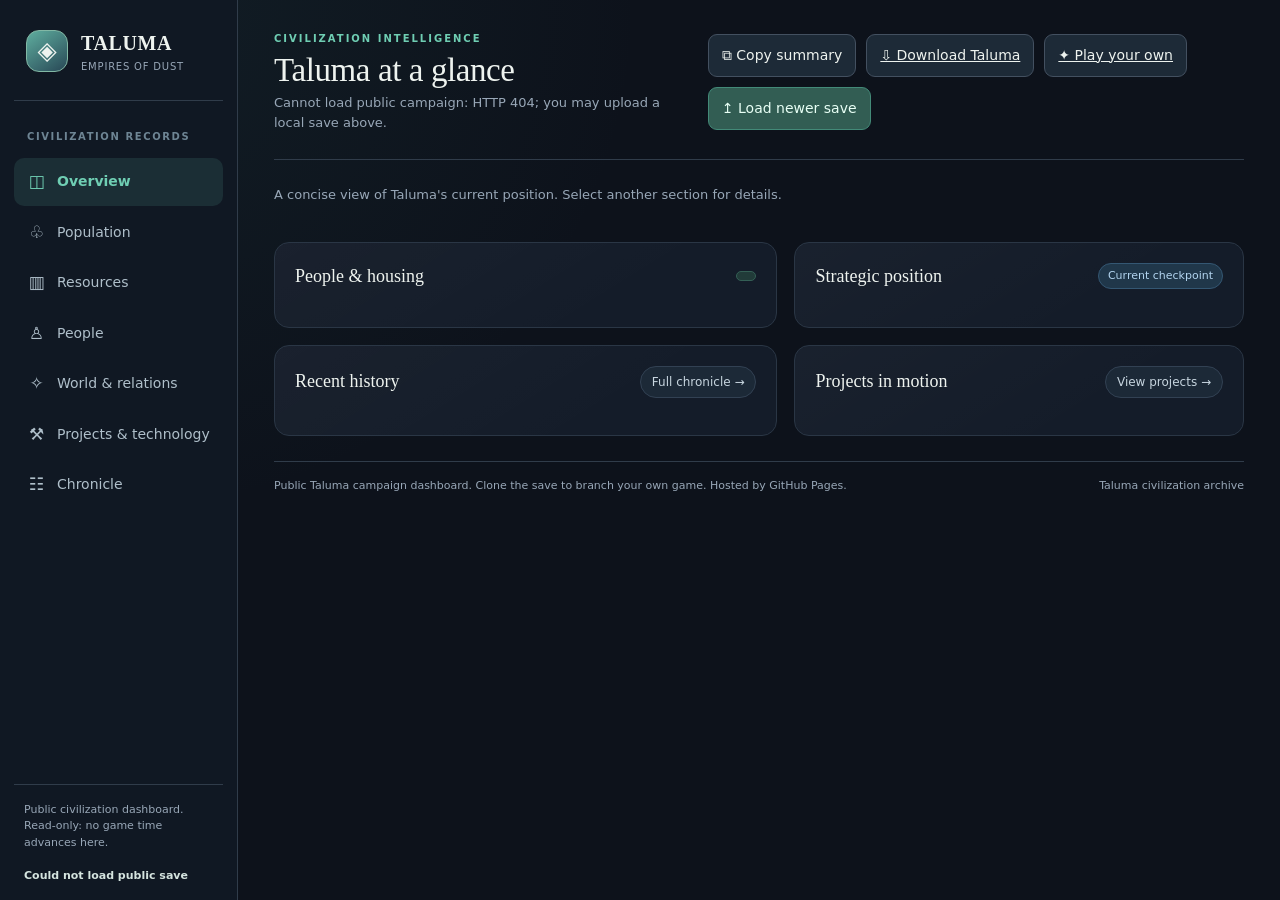
==== docs/index.html @ f22e414a "Add Taluma public dashboard" ====
<!doctype html>
<html lang="en"><head><meta charset="utf-8"><meta name="viewport" content="width=device-width,initial-scale=1">
<title>Taluma | Civilization Dashboard</title>
<meta name="color-scheme" content="dark">
<style>
:root{--bg:#0d121b;--panel:#141c29;--panel2:#192331;--panel3:#101722;--edge:#303c4a;--muted:#98a7b7;--fg:#eef3ef;--teal:#6fceb3;--gold:#e9bd76;--blue:#90b9eb;--red:#f0a49c;--glass:rgba(255,255,255,.035)}
*{box-sizing:border-box}body{margin:0;background:radial-gradient(circle at 10% 0,rgba(47,103,105,.13),transparent 35%),var(--bg);color:var(--fg);font-family:Inter,ui-sans-serif,system-ui,-apple-system,Segoe UI,sans-serif;font-size:14px;line-height:1.5}button,input,select{font:inherit}button{cursor:pointer}
.app{display:grid;grid-template-columns:238px minmax(0,1fr);min-height:100vh}.side{background:#101823;border-right:1px solid var(--edge);padding:28px 14px 16px;position:sticky;top:0;align-self:start;height:100vh;display:flex;flex-direction:column;overflow-y:auto}.brand{display:flex;align-items:center;gap:13px;padding:0 12px 26px;border-bottom:1px solid var(--edge)}.brandmark{background:linear-gradient(145deg,#5fae9f,#284856);border:1px solid #82b8a5;width:42px;height:42px;border-radius:13px;display:grid;place-items:center;font-size:25px}.brand h1{font-family:Georgia,serif;letter-spacing:.6px;font-size:20px;margin:0;font-weight:600}.brand small{display:block;color:var(--muted);letter-spacing:.8px;font-size:10px;text-transform:uppercase;margin-top:1px}.navlabel{color:#6e8594;font-size:10px;font-weight:800;letter-spacing:1.6px;text-transform:uppercase;margin:28px 13px 11px}.nav button{width:100%;border:0;background:transparent;color:#afbfca;border-radius:10px;text-align:left;padding:11px 12px;display:flex;align-items:center;gap:10px;margin:3px 0}.nav button:hover{background:rgba(127,215,198,.06);color:white}.nav button.active{background:rgba(111,206,179,.12);color:var(--teal);font-weight:650}.nav button .ico{width:21px;text-align:center;font-size:17px}.sidefoot{margin-top:auto;border-top:1px solid var(--edge);padding:17px 10px 0;color:var(--muted);font-size:11px}.sidefoot strong{color:#d5e4df;font-weight:600}.main{min-width:0;max-width:1500px;width:100%;padding:31px 36px 65px;margin:0 auto}.top{display:flex;justify-content:space-between;gap:20px;align-items:center;border-bottom:1px solid var(--edge);padding:0 0 27px}.eyebrow{text-transform:uppercase;letter-spacing:2px;font-size:10px;color:var(--teal);font-weight:800}.top h2{font:normal 33px Georgia,serif;margin:6px 0 4px;letter-spacing:-.4px}.sub{color:var(--muted);font-size:13px}.actions{display:flex;align-items:center;gap:10px;flex-wrap:wrap}.button{background:#1d2a37;color:var(--fg);border:1px solid #435060;border-radius:9px;padding:10px 13px;transition:.1s;display:inline-flex;gap:8px;align-items:center;white-space:nowrap}.button:hover{border-color:#76aa9b;background:#273847}.button.primary{background:#325d53;border-color:#438a78;color:#e8fff5}.button.primary:hover{background:#3b7464}.upload input{display:none}.view{display:none;padding-top:25px}.view.active{display:block}.summary{color:var(--muted);font-size:13px;margin-bottom:20px}.kpis{display:grid;grid-template-columns:repeat(4,minmax(0,1fr));gap:14px}.tile,.card{background:linear-gradient(148deg,rgba(255,255,255,.024),transparent 70%),var(--panel);border:1px solid #2a3645;border-radius:15px}.tile{padding:18px 19px;min-height:128px}.tile .lab{font-size:11px;text-transform:uppercase;letter-spacing:1.2px;color:var(--muted);font-weight:750}.tile .num{font-size:34px;line-height:1.25;font-weight:700;letter-spacing:-.9px;margin-top:8px;font-variant-numeric:tabular-nums}.tile .extra{color:var(--muted);font-size:12px;margin-top:5px}.tile .tiny{font-size:11px;color:var(--teal)}.grid2{display:grid;grid-template-columns:1.12fr 1fr;gap:17px;margin-top:17px}.grid3{display:grid;grid-template-columns:repeat(3,minmax(0,1fr));gap:16px;margin-top:17px}.card{padding:20px}.card h3{font-size:15px;font-weight:700;margin:0 0 15px}.card h4{margin:0;font-size:14px}.card p{margin:7px 0;color:var(--muted);font-size:12px}.sectionhead{display:flex;align-items:center;justify-content:space-between;margin-bottom:17px;gap:10px}.sectionhead h3{font-size:18px;margin:0;font-family:Georgia,serif;font-weight:500}.pill{display:inline-block;color:#9fe0ce;background:#213b39;border:1px solid #345f55;border-radius:99px;font-size:11px;padding:4px 9px;white-space:nowrap}.pill.blue{color:#b2d4ef;background:#20374a;border-color:#345773}.pill.amber{color:#ffdda5;background:#3d3024;border-color:#634b31}.pill.grey{color:#b3becb;background:#25303d;border-color:#39495b}.progress{height:7px;border-radius:9px;background:#293746;overflow:hidden;margin-top:12px}.progress .fill{height:100%;background:linear-gradient(90deg,#4b988a,var(--teal));border-radius:9px}.progress .fill.amber{background:linear-gradient(90deg,#af8243,var(--gold))}.statrow{display:flex;align-items:center;justify-content:space-between;padding:12px 0;border-bottom:1px solid #2a3644;gap:18px;font-size:13px}.statrow:last-child{border:0;padding-bottom:0}.statrow strong{font-variant-numeric:tabular-nums}.muted{color:var(--muted)}.twocol{display:grid;grid-template-columns:1fr 1fr;gap:20px}.tokenline{display:flex;gap:10px;align-items:center;flex-wrap:wrap}.blurb{border-left:3px solid #548a7b;padding:10px 14px;background:#15292b;border-radius:0 9px 9px 0;color:#c4ddd6;font-size:13px}.stack{display:flex;flex-direction:column;gap:11px}.entry{background:var(--panel);border:1px solid #293747;padding:16px 18px;border-radius:12px}.entryhead{display:flex;gap:10px;justify-content:space-between;align-items:flex-start}.entrytitle{font-weight:700;font-size:14px}.entry p{margin:7px 0 0;font-size:12px;color:var(--muted)}.entry .meta{font-size:11px;color:var(--teal)}.tabs{display:flex;gap:8px;flex-wrap:wrap}.chip{background:#1c2937;border:1px solid #324153;color:#c7d5df;border-radius:99px;padding:6px 11px;font-size:12px}.chip.on{border-color:#5fa891;background:#26463c;color:#c6ffed}.search{min-width:180px;max-width:380px;width:100%;border:1px solid #405062;background:#111a25;color:var(--fg);padding:11px 13px;border-radius:9px;outline:none}.search:focus{border-color:var(--teal)}.controls{display:flex;justify-content:space-between;gap:10px;align-items:center;flex-wrap:wrap;margin:0 0 17px}.peoplegrid{display:grid;grid-template-columns:repeat(3,minmax(0,1fr));gap:12px}.person{padding:17px;border:1px solid #2b3b49;background:var(--panel);border-radius:12px}.person .head{display:flex;align-items:center;gap:11px}.avatar{background:#27443f;color:#b7ecd7;width:36px;height:36px;border-radius:11px;display:grid;place-items:center;font-family:Georgia,serif;font-size:19px;flex-shrink:0}.person h4{font-size:14px;margin:0}.person .role{color:var(--teal);font-size:11px;margin-top:3px;line-height:1.4}.person p{color:var(--muted);font-size:11px;margin:12px 0 0;display:-webkit-box;-webkit-line-clamp:4;-webkit-box-orient:vertical;overflow:hidden}.textcard{padding:18px;border:1px solid #2b3a49;border-radius:12px;background:var(--panel)}.textcard h4{font-size:14px;margin:0 0 7px}.textcard p{font-size:12px;color:var(--muted);margin:0;line-height:1.6}.placegrid{display:grid;grid-template-columns:repeat(2,minmax(0,1fr));gap:12px}.place{border:1px solid #2c3a48;background:var(--panel);border-radius:12px;padding:16px}.place .type{font-size:10px;text-transform:uppercase;letter-spacing:1.2px;color:var(--teal);font-weight:750}.place h4{margin:7px 0 8px;font-size:15px}.place p{font-size:12px;color:var(--muted);margin:0}.timeline{border-left:1px solid #3f615d;margin:15px 0 10px 10px;padding-left:20px;display:flex;flex-direction:column;gap:14px}.moment{position:relative;background:var(--panel);border:1px solid #2b3a48;border-radius:12px;padding:15px}.moment:before{content:'';position:absolute;left:-26px;top:22px;width:11px;height:11px;background:#6bbda8;border:3px solid #16262a;border-radius:50%}.moment summary{cursor:pointer;list-style:none;font-size:12px;color:#d7e3e0}.moment summary::-webkit-details-marker{display:none}.moment summary::after{content:'＋';float:right;color:var(--muted);padding-left:10px}.moment[open] summary::after{content:'−'}.moment p{color:var(--muted);font-size:12px;line-height:1.65;white-space:pre-wrap}.smallnote{font-size:11px;color:var(--muted);margin-top:14px}.empty{padding:26px;text-align:center;color:var(--muted);border:1px dashed #3f5360;border-radius:12px}.spark{display:flex;gap:4px;align-items:flex-end;height:47px;margin:12px 0 4px}.spark span{width:12px;min-height:4px;background:#71c3ac;border-radius:3px 3px 0 0;opacity:.9}.footer{border-top:1px solid var(--edge);margin-top:25px;padding-top:16px;color:var(--muted);font-size:11px;display:flex;justify-content:space-between;gap:15px}.notice{position:fixed;bottom:22px;right:22px;background:#274a42;border:1px solid #4b907f;padding:11px 16px;color:#e3fff4;border-radius:10px;box-shadow:0 12px 30px #05090d80;display:none;max-width:340px;z-index:10}.dim{color:#7f90a0}.small{font-size:11px}.mobile-nav{display:none}
@media(max-width:1100px){.app{grid-template-columns:190px minmax(0,1fr)}.main{padding:23px}.kpis{grid-template-columns:repeat(2,1fr)}.peoplegrid{grid-template-columns:repeat(2,1fr)}.grid3{grid-template-columns:repeat(2,1fr)}}
@media(max-width:720px){.app{display:block}.side{position:relative;height:auto;padding:15px 16px 8px;display:block}.brand{border:0;padding:0 0 14px}.navlabel,.sidefoot{display:none}.nav{display:flex;overflow-x:auto;gap:4px;padding-bottom:8px}.nav button{white-space:nowrap;flex:0 0 auto;width:auto;font-size:12px;margin:0;padding:8px 10px}.nav button .ico{display:none}.main{padding:17px 15px 42px}.top{align-items:flex-start;flex-direction:column;gap:14px}.top h2{font-size:28px}.kpis{gap:9px}.tile{padding:14px;min-height:113px}.tile .num{font-size:28px}.grid2,.grid3,.twocol,.peoplegrid,.placegrid{grid-template-columns:1fr}.card{padding:16px}.footer{flex-direction:column}.search{max-width:none}}
</style></head><body>
<div class="app">
<aside class="side">
 <div class="brand"><div class="brandmark">◈</div><div><h1>TALUMA</h1><small>Empires of Dust</small></div></div>
 <div class="navlabel">Civilization records</div>
 <nav class="nav" id="nav">
  <button class="active" data-view="overview"><span class="ico">◫</span>Overview</button>
  <button data-view="population"><span class="ico">♧</span>Population</button>
  <button data-view="resources"><span class="ico">▥</span>Resources</button>
  <button data-view="people"><span class="ico">♙</span>People</button>
  <button data-view="world"><span class="ico">✧</span>World & relations</button>
  <button data-view="projects"><span class="ico">⚒</span>Projects & technology</button>
  <button data-view="chronicle"><span class="ico">☷</span>Chronicle</button>
 </nav>
 <div class="sidefoot">Public civilization dashboard.<br>Read-only: no game time advances here.<br><br><strong id="saveState">Loading public campaign snapshot...</strong></div>
</aside>
<main class="main">
 <div class="top"><div><div class="eyebrow">Civilization intelligence</div><h2 id="pageTitle">Taluma at a glance</h2><div class="sub" id="era">Loading campaign...</div></div><div class="actions"><button class="button" id="copyBtn" title="Copy a compact campaign summary">⧉ Copy summary</button><a class="button" href="data/taluma.json" download="Taluma_Year15_Day307_Save.json">⇩ Download Taluma</a><a class="button" href="play.html">✦ Play your own</a><label class="button primary upload">↥ Load newer save<input type="file" id="upload" accept=".json,application/json"></label></div></div>
 <section class="view active" id="overview"><div class="summary">A concise view of Taluma's current position. Select another section for details.</div><div class="kpis" id="kpis"></div><div class="grid2"><article class="card"><div class="sectionhead"><h3>People & housing</h3><span class="pill" id="housingBadge"></span></div><div id="overviewHousing"></div></article><article class="card"><div class="sectionhead"><h3>Strategic position</h3><span class="pill blue">Current checkpoint</span></div><div id="overviewStrategy"></div></article></div><div class="grid2"><article class="card"><div class="sectionhead"><h3>Recent history</h3><button class="chip" data-goto="chronicle">Full chronicle →</button></div><div id="overviewChronicle"></div></article><article class="card"><div class="sectionhead"><h3>Projects in motion</h3><button class="chip" data-goto="projects">View projects →</button></div><div id="overviewProjects"></div></article></div></section>
 <section class="view" id="population"><div class="sectionhead"><h3>People, households and capacity</h3><span class="pill" id="censusDate"></span></div><div class="kpis" id="populationKpis"></div><div class="grid2"><article class="card"><h3>Population composition</h3><div id="populationComposition"></div></article><article class="card"><h3>Care-first growth</h3><div id="populationCare"></div></article></div></section>
 <section class="view" id="resources"><div class="sectionhead"><h3>Stores & building materials</h3><span class="pill grey">Settlement-day equivalents</span></div><div class="kpis" id="resourcesKpis"></div><div class="grid2"><article class="card"><h3>Stored reserves vs. minimum</h3><div id="resourceMeters"></div></article><article class="card"><h3>Material inventory</h3><div id="materials"></div></article></div><div class="grid2"><article class="card"><h3>Protected allocations</h3><div id="protected"></div></article><article class="card"><h3>Last turn: accounting</h3><div id="accounting"></div></article></div></section>
 <section class="view" id="people"><div class="controls"><div><h3 style="margin:0 0 5px;font-size:18px;font-family:Georgia,serif;font-weight:500">Named people</h3><span class="muted small" id="peopleCount"></span></div><input class="search" id="peopleSearch" placeholder="Search names and roles..." aria-label="Search people"></div><div class="peoplegrid" id="peopleList"></div></section>
 <section class="view" id="world"><div class="sectionhead"><h3>Known locations</h3><span class="pill grey">Taluman geographic knowledge</span></div><div class="placegrid" id="places"></div><div class="sectionhead" style="margin-top:28px"><h3>Recorded peoples and contacts</h3><span class="pill blue">Contact log</span></div><div class="stack" id="contacts"></div></section>
 <section class="view" id="projects"><div class="sectionhead"><h3>Active initiatives</h3><span class="pill grey">From the latest save</span></div><div class="stack" id="projectList"></div><div class="sectionhead" style="margin-top:27px"><h3>Skills and institutions</h3><span class="pill grey" id="techCount"></span></div><div class="controls"><input class="search" id="techSearch" placeholder="Search learned technologies..." aria-label="Search technologies"><div class="smallnote">Full knowledge register from the save</div></div><div class="placegrid" id="techList"></div></section>
 <section class="view" id="chronicle"><div class="controls"><div><h3 style="margin:0 0 5px;font-size:18px;font-family:Georgia,serif;font-weight:500">Chronicle of Taluma</h3><div class="muted small" id="chronicleCount"></div></div><input class="search" id="chronicleSearch" placeholder="Search the entire chronicle..." aria-label="Search chronicle"></div><div class="timeline" id="chronicleList"></div><div style="text-align:center"><button class="button" id="moreEntries">Show older entries</button></div></section>
 <div class="footer"><span>Public Taluma campaign dashboard. Clone the save to branch your own game. Hosted by GitHub Pages.</span><span id="footerMeta">Taluma civilization archive</span></div>
</main></div>
<div class="notice" id="notice" role="status"></div>

<script>
(()=>{'use strict';
let game=null; let active='overview'; let chronicleLimit=15;
const $=id=>document.getElementById(id);
const esc=v=>String(v==null?'':v).replace(/[&<>"']/g,c=>({'&':'&amp;','<':'&lt;','>':'&gt;','"':'&quot;',"'":'&#39;'}[c]));
const n=v=>Number.isFinite(Number(v))?Number(v):0;
const txt=v=>String(v??'');
const strip=v=>txt(v).replace(/\s+/g,' ').trim();
const excerpt=(v,max=210)=>{const s=strip(v);return s.length>max?s.slice(0,max).replace(/\s+\S*$/,'')+'…':s};
const val=(obj,path,fallback='')=>path.split('.').reduce((p,k)=>p&&p[k]!==undefined?p[k]:undefined,obj)??fallback;
const stat=(label,num,extra='',accent=false)=>`<div class="tile"><div class="lab">${esc(label)}</div><div class="num" ${accent?'style="color:var(--teal)"':''}>${esc(num)}</div><div class="extra">${esc(extra)}</div></div>`;
const row=(label,value)=>`<div class="statrow"><span class="muted">${esc(label)}</span><strong>${esc(value)}</strong></div>`;
const meter=(value,max,col='')=>`<div class="progress"><div class="fill ${col}" style="width:${Math.max(0,Math.min(100,max?100*value/max:0))}%"></div></div>`;
const fmt=v=>Number(v||0).toLocaleString('en-US');
const msg=s=>{const t=$('notice');t.textContent=s;t.style.display='block';setTimeout(()=>{t.style.display='none'},2700)};
const places=[
 ['Taluma','Home settlement','The principal village, its lagoon, shore market, boatyard, the Hall of Many Hands and the Growing Shore homes.'],
 ['Reedmouth Inlet','Coastal partner','Fishing, netmaking, reed construction and skilled migration.'],
 ['Shellbend Cove','Coastal partner','Established coastal trade and a staging point for supervised northern voyages.'],
 ['Crescent Shoal','Northern coastal partner','Boat construction, pilot exchange and the important tidal-crossing approach.'],
 ['Ternhook Inlet','Distant coastal contact','New northern community. Reciprocal, individually invited visits and distinctive stone tidal fish traps.'],
 ['Northern Outer Headland','Coastal landmark','Historical limit of earlier Taluman coastal knowledge, passed by Reedwing.'],
 ['Northern Tidal Crossing','Navigational hazard','Shifting currents and shallows. Cross only in suitable conditions with trained crews.'],
 ['Unexplored coast beyond Ternhook','Unknown frontier','Unusual currents and driftwood suggest a possible river. Existence and location remain unverified.'],
 ['Upper Path','Inland trade network','Host-assisted overland contact with Farbank and interior travelers.'],
 ['Splitstone Rest','Trading meeting point','Negotiated inland barter for stone and green-stone specimens.'],
 ['Farbank','Inland trading community','Custodians and trade partners for the green-stone region.'],
 ['Green-Bearing Ridge','Resource region','Known source region for mottled green stone. Taluma has no unilateral extraction rights.'],
 ['Green Gravel Reach','Inland landmark','Prospected green-stone area under local custodianship.'],
 ['Northfold','Northern site','Known regional location; no current compulsory development program.'],
 ['Western Gravel Run','Inland landmark','Recorded gravel and landscape feature.'],
 ['Inland Wooded Swale','Inland resource area','Woodland visited by surveyors during early resource exploration.']
];
function show(view){active=view;document.querySelectorAll('.view').forEach(el=>el.classList.toggle('active',el.id===view));document.querySelectorAll('.nav button').forEach(el=>el.classList.toggle('active',el.dataset.view===view));const names={overview:'Taluma at a glance',population:'Population & households',resources:'Resources & reserves',people:'People of Taluma',world:'The known world',projects:'Projects & technology',chronicle:'Civilization chronicle'};$('pageTitle').textContent=names[view]||view;window.scrollTo({top:0,behavior:'instant'});if(view==='people')renderPeople();if(view==='chronicle')renderChronicle();if(view==='projects')renderTech();}
function render(){const c=game.civilization||{},r=game.resources||{},date=game.date||{},census=c.census||{},last=game.last_turn||{},mat=r.materials||{};
 const pop=n(c.population),housing=n(c.housing_capacity),vac=Math.max(0,housing-pop),food=n(r.food_days),fuel=n(r.wood_fuel_days);
 $('era').textContent=`Year ${date.elapsed_year||'?'} · ${date.display_year||'?'} · ${date.season||'Season unknown'} · Day ${date.day_in_season??'?'}`;
 $('footerMeta').textContent=`${game.format_version||'Campaign'} · ${Array.isArray(game.chronicle)?game.chronicle.length:0} records`;
 $('kpis').innerHTML=stat('Population',fmt(pop),`${fmt(n(census.working_age_adults))} adults · ${fmt(n(census.children))} children · ${fmt(n(census.elders))} elders`,true)+stat('Housing',`${pop} / ${housing}`,`${vac} available places`)+stat('Food',`${food} days`,'Stored settlement-day equivalents',true)+stat('Fuel',`${fuel} days`,'Stored settlement-day equivalents');
 $('housingBadge').textContent=vac+' places open';
 $('overviewHousing').innerHTML=`<div style="display:flex;gap:15px;align-items:baseline"><span style="font-size:37px;font-weight:750">${pop}</span><span class="muted">residents in ${housing} places</span></div>${meter(pop,housing)}${row('Adults',fmt(census.working_age_adults))}${row('Children',fmt(census.children))}${row('Elders',fmt(census.elders))}${row('Hearth households',fmt(census.household_hearth_groups))}`;
 const transport=val(game,'council_seasonal_plan.transport','Two qualified coastal boats, Reedwing and Tidefin.');const dp=val(game,'council_seasonal_plan.diplomatic_limits','');
 $('overviewStrategy').innerHTML=`<div class="blurb">${esc(excerpt(val(last,'result_summary','The council continues its planned work.'),360))}</div><div style="margin-top:13px">${row('Government','Council of the Shore')}${row('Exploration fleet','Reedwing · Tidefin')}${row('Food reserve target',fmt(val(r,'reserve_targets_days.food',30))+' days')}${row('Fuel reserve target',fmt(val(r,'reserve_targets_days.wood_fuel',30))+' days')}</div>`;
 $('overviewChronicle').innerHTML=(game.chronicle||[]).slice(-3).reverse().map(x=>`<div class="statrow" style="align-items:flex-start"><span class="muted" style="font-size:12px">${esc(excerpt(x,155))}</span></div>`).join('')||'<div class="empty">No chronicle entries.</div>';
 const projs=(val(game,'workforce_and_projects.active_projects',[])||[]).slice(-4).reverse();$('overviewProjects').innerHTML=projs.map(p=>`<div class="statrow" style="display:block"><strong style="font-size:12px">${esc(p.name)}</strong><div class="muted small" style="margin-top:4px">${esc(excerpt(p.status,125))}</div></div>`).join('')||'<div class="empty">No project updates.</div>';
 $('populationKpis').innerHTML=stat('Residents',pop,'Latest census',true)+stat('Adults',fmt(census.working_age_adults),'Working-age adults')+stat('Children',fmt(census.children),'Young residents')+stat('Available homes',vac+' places','Housing reserve');
 const adults=n(census.working_age_adults),kids=n(census.children),elders=n(census.elders);$('populationComposition').innerHTML=`<div class="statrow">Adults <b>${adults} (${pop?Math.round(100*adults/pop):0}%)</b></div><div class="progress"><div class="fill" style="width:${pop?100*adults/pop:0}%"></div></div><div class="statrow">Children <b>${kids} (${pop?Math.round(100*kids/pop):0}%)</b></div><div class="progress"><div class="fill amber" style="width:${pop?100*kids/pop:0}%"></div></div><div class="statrow">Elders <b>${elders} (${pop?Math.round(100*elders/pop):0}%)</b></div><div class="progress"><div class="fill" style="width:${pop?100*elders/pop:0}%"></div></div>`;
 $('populationCare').innerHTML=`<div class="blurb">Care-first growth. New households form voluntarily, and the council maintains space and support without fixed population quotas.</div>${row('Household hearths',fmt(census.household_hearth_groups))}${row('Available places',vac)}<p>${esc(excerpt(val(game,'council_seasonal_plan.population_growth',''),470))}</p>`;
 $('resourcesKpis').innerHTML=stat('Food',food+' days','Settlement stores',true)+stat('Fuel',fuel+' days','Fuel stores')+stat('Wood poles',fmt(mat.wood_poles),'Construction stock')+stat('Prepared clay',fmt(mat.prepared_clay_basketloads),'Basketloads');
 $('resourceMeters').innerHTML=`<div class="statrow">Food reserve <b>${food} days</b></div>${meter(food,Math.max(food,30))}<div class="smallnote">Required baseline: ${val(r,'reserve_targets_days.food',30)} days</div><div style="height:16px"></div><div class="statrow">Fuel reserve <b>${fuel} days</b></div>${meter(fuel,Math.max(fuel,30),'amber')}<div class="smallnote">Required baseline: ${val(r,'reserve_targets_days.wood_fuel',30)} days</div>`;
 $('materials').innerHTML=[['Wood poles',mat.wood_poles],['Reed bundles',mat.reed_bundles],['Stone loads',mat.stone_loads],['Cordage coils',mat.cordage_coils],['Prepared clay basketloads',mat.prepared_clay_basketloads]].map(v=>row(v[0],fmt(v[1]))).join('');
 const hm=mat.family_housing_materials_earmarked||{},cm=mat.family_care_materials_earmarked||{};
 $('protected').innerHTML=`<h4>Future family-home materials</h4><p>${esc(excerpt(hm.intended_for||hm.readiness,320))}</p>${row('Poles held',fmt(hm.wood_poles))}${row('Reeds held',fmt(hm.reed_bundles))}${row('Stone loads held',fmt(hm.stone_loads))}${row('Cordage held',fmt(hm.cordage_coils))}<h4 style="margin-top:20px">Family care</h4>${row('Food held within stores',fmt(val(r,'family_provisioning_reserve.food_days_within_total',0))+' days')}${row('Emergency seed',fmt(r.seed_reserve_food_day_equivalent)+' food-day equivalents')}`;
 const acc=val(last,'resource_accounting',{});let ac=[]; for(const [key,obj] of Object.entries(acc)){if(typeof obj==='object'&&obj!==null&&('start' in obj||'end' in obj))ac.push(`<h4 style="margin:15px 0 5px">${esc(key.replaceAll('_',' '))}</h4>`+Object.entries(obj).filter(([k,v])=>typeof v==='number').map(([k,v])=>row(k.replaceAll('_',' '),v)).join(''));} $('accounting').innerHTML=ac.slice(0,2).join('')||`<p>${esc(excerpt(last.result_summary||'',350))}</p>`;
 $('censusDate').textContent=`Year ${census.year||date.elapsed_year||'?'} · Day ${census.day||date.day_in_season||'?'}`;
 $('places').innerHTML=places.map(p=>`<article class="place"><div class="type">${esc(p[1])}</div><h4>${esc(p[0])}</h4><p>${esc(p[2])}</p></article>`).join('');
 $('contacts').innerHTML=(val(game,'diplomacy.known_peoples',[])||[]).map(p=>`<article class="entry"><div class="entrytitle">${esc(p.identifier)}</div><p>${esc(excerpt(p.status,320))}</p></article>`).join('');
 const projectList=val(game,'workforce_and_projects.active_projects',[]);$('projectList').innerHTML=projectList.slice(-18).reverse().map((p,i)=>`<article class="entry"><div class="entryhead"><div class="entrytitle">${esc(p.name)}</div><span class="pill grey">${i<4?'Recent':'Recorded'}</span></div><p>${esc(excerpt(p.status,340))}</p></article>`).join('');
 $('techCount').textContent=`${(val(game,'technology.known',[])||[]).length} recorded`;
 renderPeople();renderTech();renderChronicle();
}
function renderPeople(){const needle=$('peopleSearch').value.trim().toLowerCase(),persons=(game.named_people||[]).filter(p=>[p.name,p.role,p.traits,p.developments].join(' ').toLowerCase().includes(needle));$('peopleCount').textContent=`${persons.length} of ${(game.named_people||[]).length} named entries`;const priority=['Esha','Letha','Hadan','Nemi','Sena','Maro','Leni','Seli','Arel','Vessa','Tira','Daro','Sora','Tovan','Keshu'];persons.sort((a,b)=>{const ia=priority.indexOf(a.name),ib=priority.indexOf(b.name);return(ia<0?1000:ia)-(ib<0?1000:ib)});$('peopleList').innerHTML=persons.slice(0,100).map(p=>`<article class="person"><div class="head"><span class="avatar">${esc(p.name?.[0]||'?')}</span><div><h4>${esc(p.name)}</h4><div class="role">${esc(excerpt(p.role,90))}</div></div></div><p title="${esc(excerpt(p.developments,500))}">${esc(excerpt(p.developments||p.traits,250))}</p></article>`).join('')||'<div class="empty">No matching people.</div>'}
function renderTech(){const q=$('techSearch').value.trim().toLowerCase();const entries=val(game,'technology.known',[])||[];const results=entries.filter(x=>txt(x).toLowerCase().includes(q));$('techList').innerHTML=results.slice(-45).reverse().map(x=>`<article class="textcard"><h4>◈ Recorded knowledge</h4><p>${esc(excerpt(x,280))}</p></article>`).join('')||'<div class="empty">No matching technology.</div>'}
function renderChronicle(){const q=$('chronicleSearch').value.trim().toLowerCase(),all=(game.chronicle||[]).slice().reverse().filter(s=>txt(s).toLowerCase().includes(q)),shown=all.slice(0,chronicleLimit);$('chronicleCount').textContent=`${all.length} matching entries · newest first`;$('chronicleList').innerHTML=shown.map((x,i)=>`<details class="moment" ${i<1?'open':''}><summary>${esc(excerpt(x,165))}</summary><p>${esc(x)}</p></details>`).join('')||'<div class="empty">No matching chronicle entries.</div>';$('moreEntries').style.display=chronicleLimit<all.length?'inline-flex':'none'}
function summary(){const c=game.civilization||{},d=game.date||{},r=game.resources||{},z=c.census||{};return `Empires of Dust | Taluma | Year ${d.elapsed_year} ${d.display_year}, ${d.season}, Day ${d.day_in_season}\nPopulation ${c.population} (${z.working_age_adults} adults, ${z.children} children, ${z.elders} elders), housing ${c.population}/${c.housing_capacity}; food ${r.food_days} settlement-days, fuel ${r.wood_fuel_days} settlement-days.\nLast turn: ${game.last_turn?.result_summary||'N/A'}\nPlayer orders continue in ChatGPT; dashboard is read-only.`}
function copyText(str){if(navigator.clipboard&&navigator.clipboard.writeText){return navigator.clipboard.writeText(str).catch(()=>fallback(str));}return fallback(str)}
function fallback(str){const el=document.createElement('textarea');el.value=str;document.body.appendChild(el);el.select();document.execCommand('copy');el.remove();}
document.querySelectorAll('.nav button').forEach(b=>b.addEventListener('click',()=>show(b.dataset.view)));document.querySelectorAll('[data-goto]').forEach(b=>b.addEventListener('click',()=>show(b.dataset.goto)));$('peopleSearch').addEventListener('input',renderPeople);$('techSearch').addEventListener('input',renderTech);$('chronicleSearch').addEventListener('input',()=>{chronicleLimit=15;renderChronicle()});$('moreEntries').addEventListener('click',()=>{chronicleLimit+=20;renderChronicle()});$('copyBtn').addEventListener('click',()=>copyText(summary()).then(()=>msg('Campaign summary copied. Paste it into ChatGPT.')).catch(()=>msg('Copy unavailable in this browser.')));
$('upload').addEventListener('change',async function(){const f=this.files?.[0];if(!f)return;try{const obj=JSON.parse(await f.text());if(!obj.civilization||!obj.date||!obj.resources)throw new Error('This is not a valid Empires of Dust campaign save.');game=obj;chronicleLimit=15;render();$('saveState').textContent='Loaded: '+f.name;msg('Loaded '+f.name+' successfully');show('overview')}catch(e){msg('Could not load save: '+e.message)}finally{this.value=''}});
async function loadPublicSave(){
  try {
    const response=await fetch('data/taluma.json',{cache:'no-store'});
    if(!response.ok)throw new Error('HTTP '+response.status);
    const obj=await response.json();
    if(!obj.civilization||!obj.resources||!obj.date)throw new Error('Campaign file lacks required game fields');
    game=obj;
    $('saveState').textContent='Public save: Year '+obj.date.elapsed_year+', Day '+obj.date.day_in_season;
    render();
  } catch(error) {
    $('saveState').textContent='Could not load public save';
    $('era').textContent='Cannot load public campaign: '+error.message+'; you may upload a local save above.';
  }
}
loadPublicSave();
})();
</script></body></html>
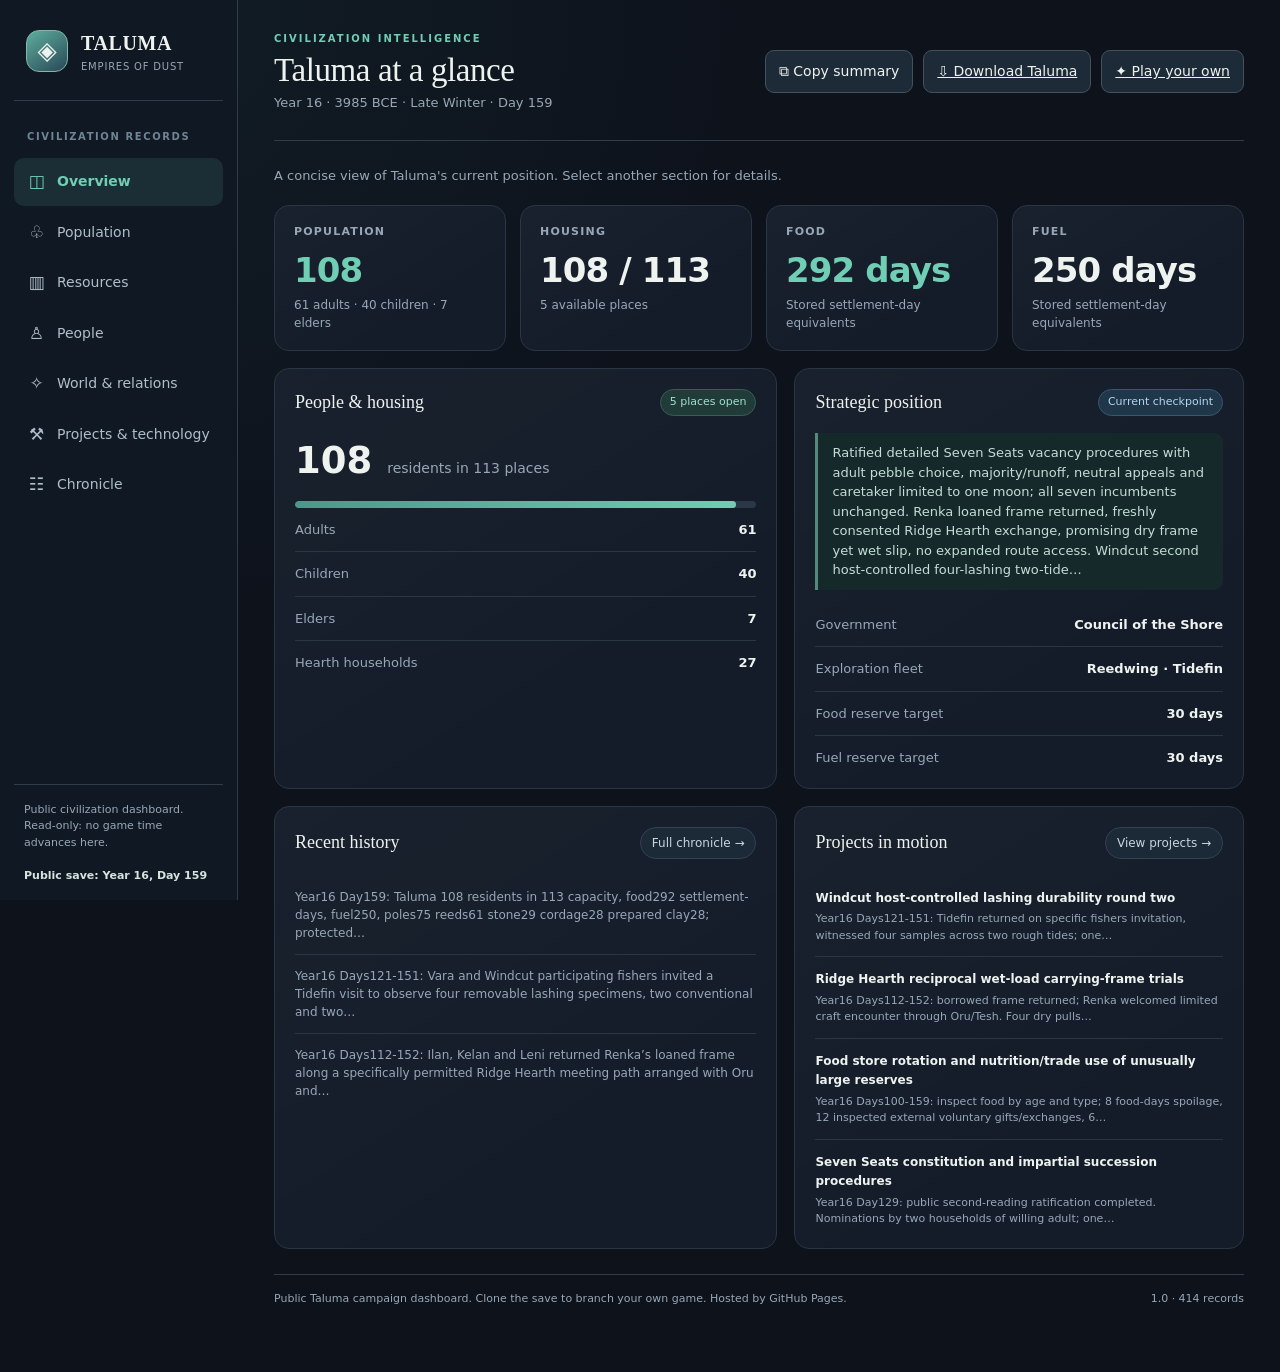
==== commit a48f96f1: "Remove local-save upload from public Taluma dashboard" ====
--- a/docs/index.html
+++ b/docs/index.html
@@ -5,7 +5,7 @@
 <style>
 :root{--bg:#0d121b;--panel:#141c29;--panel2:#192331;--panel3:#101722;--edge:#303c4a;--muted:#98a7b7;--fg:#eef3ef;--teal:#6fceb3;--gold:#e9bd76;--blue:#90b9eb;--red:#f0a49c;--glass:rgba(255,255,255,.035)}
 *{box-sizing:border-box}body{margin:0;background:radial-gradient(circle at 10% 0,rgba(47,103,105,.13),transparent 35%),var(--bg);color:var(--fg);font-family:Inter,ui-sans-serif,system-ui,-apple-system,Segoe UI,sans-serif;font-size:14px;line-height:1.5}button,input,select{font:inherit}button{cursor:pointer}
-.app{display:grid;grid-template-columns:238px minmax(0,1fr);min-height:100vh}.side{background:#101823;border-right:1px solid var(--edge);padding:28px 14px 16px;position:sticky;top:0;align-self:start;height:100vh;display:flex;flex-direction:column;overflow-y:auto}.brand{display:flex;align-items:center;gap:13px;padding:0 12px 26px;border-bottom:1px solid var(--edge)}.brandmark{background:linear-gradient(145deg,#5fae9f,#284856);border:1px solid #82b8a5;width:42px;height:42px;border-radius:13px;display:grid;place-items:center;font-size:25px}.brand h1{font-family:Georgia,serif;letter-spacing:.6px;font-size:20px;margin:0;font-weight:600}.brand small{display:block;color:var(--muted);letter-spacing:.8px;font-size:10px;text-transform:uppercase;margin-top:1px}.navlabel{color:#6e8594;font-size:10px;font-weight:800;letter-spacing:1.6px;text-transform:uppercase;margin:28px 13px 11px}.nav button{width:100%;border:0;background:transparent;color:#afbfca;border-radius:10px;text-align:left;padding:11px 12px;display:flex;align-items:center;gap:10px;margin:3px 0}.nav button:hover{background:rgba(127,215,198,.06);color:white}.nav button.active{background:rgba(111,206,179,.12);color:var(--teal);font-weight:650}.nav button .ico{width:21px;text-align:center;font-size:17px}.sidefoot{margin-top:auto;border-top:1px solid var(--edge);padding:17px 10px 0;color:var(--muted);font-size:11px}.sidefoot strong{color:#d5e4df;font-weight:600}.main{min-width:0;max-width:1500px;width:100%;padding:31px 36px 65px;margin:0 auto}.top{display:flex;justify-content:space-between;gap:20px;align-items:center;border-bottom:1px solid var(--edge);padding:0 0 27px}.eyebrow{text-transform:uppercase;letter-spacing:2px;font-size:10px;color:var(--teal);font-weight:800}.top h2{font:normal 33px Georgia,serif;margin:6px 0 4px;letter-spacing:-.4px}.sub{color:var(--muted);font-size:13px}.actions{display:flex;align-items:center;gap:10px;flex-wrap:wrap}.button{background:#1d2a37;color:var(--fg);border:1px solid #435060;border-radius:9px;padding:10px 13px;transition:.1s;display:inline-flex;gap:8px;align-items:center;white-space:nowrap}.button:hover{border-color:#76aa9b;background:#273847}.button.primary{background:#325d53;border-color:#438a78;color:#e8fff5}.button.primary:hover{background:#3b7464}.upload input{display:none}.view{display:none;padding-top:25px}.view.active{display:block}.summary{color:var(--muted);font-size:13px;margin-bottom:20px}.kpis{display:grid;grid-template-columns:repeat(4,minmax(0,1fr));gap:14px}.tile,.card{background:linear-gradient(148deg,rgba(255,255,255,.024),transparent 70%),var(--panel);border:1px solid #2a3645;border-radius:15px}.tile{padding:18px 19px;min-height:128px}.tile .lab{font-size:11px;text-transform:uppercase;letter-spacing:1.2px;color:var(--muted);font-weight:750}.tile .num{font-size:34px;line-height:1.25;font-weight:700;letter-spacing:-.9px;margin-top:8px;font-variant-numeric:tabular-nums}.tile .extra{color:var(--muted);font-size:12px;margin-top:5px}.tile .tiny{font-size:11px;color:var(--teal)}.grid2{display:grid;grid-template-columns:1.12fr 1fr;gap:17px;margin-top:17px}.grid3{display:grid;grid-template-columns:repeat(3,minmax(0,1fr));gap:16px;margin-top:17px}.card{padding:20px}.card h3{font-size:15px;font-weight:700;margin:0 0 15px}.card h4{margin:0;font-size:14px}.card p{margin:7px 0;color:var(--muted);font-size:12px}.sectionhead{display:flex;align-items:center;justify-content:space-between;margin-bottom:17px;gap:10px}.sectionhead h3{font-size:18px;margin:0;font-family:Georgia,serif;font-weight:500}.pill{display:inline-block;color:#9fe0ce;background:#213b39;border:1px solid #345f55;border-radius:99px;font-size:11px;padding:4px 9px;white-space:nowrap}.pill.blue{color:#b2d4ef;background:#20374a;border-color:#345773}.pill.amber{color:#ffdda5;background:#3d3024;border-color:#634b31}.pill.grey{color:#b3becb;background:#25303d;border-color:#39495b}.progress{height:7px;border-radius:9px;background:#293746;overflow:hidden;margin-top:12px}.progress .fill{height:100%;background:linear-gradient(90deg,#4b988a,var(--teal));border-radius:9px}.progress .fill.amber{background:linear-gradient(90deg,#af8243,var(--gold))}.statrow{display:flex;align-items:center;justify-content:space-between;padding:12px 0;border-bottom:1px solid #2a3644;gap:18px;font-size:13px}.statrow:last-child{border:0;padding-bottom:0}.statrow strong{font-variant-numeric:tabular-nums}.muted{color:var(--muted)}.twocol{display:grid;grid-template-columns:1fr 1fr;gap:20px}.tokenline{display:flex;gap:10px;align-items:center;flex-wrap:wrap}.blurb{border-left:3px solid #548a7b;padding:10px 14px;background:#15292b;border-radius:0 9px 9px 0;color:#c4ddd6;font-size:13px}.stack{display:flex;flex-direction:column;gap:11px}.entry{background:var(--panel);border:1px solid #293747;padding:16px 18px;border-radius:12px}.entryhead{display:flex;gap:10px;justify-content:space-between;align-items:flex-start}.entrytitle{font-weight:700;font-size:14px}.entry p{margin:7px 0 0;font-size:12px;color:var(--muted)}.entry .meta{font-size:11px;color:var(--teal)}.tabs{display:flex;gap:8px;flex-wrap:wrap}.chip{background:#1c2937;border:1px solid #324153;color:#c7d5df;border-radius:99px;padding:6px 11px;font-size:12px}.chip.on{border-color:#5fa891;background:#26463c;color:#c6ffed}.search{min-width:180px;max-width:380px;width:100%;border:1px solid #405062;background:#111a25;color:var(--fg);padding:11px 13px;border-radius:9px;outline:none}.search:focus{border-color:var(--teal)}.controls{display:flex;justify-content:space-between;gap:10px;align-items:center;flex-wrap:wrap;margin:0 0 17px}.peoplegrid{display:grid;grid-template-columns:repeat(3,minmax(0,1fr));gap:12px}.person{padding:17px;border:1px solid #2b3b49;background:var(--panel);border-radius:12px}.person .head{display:flex;align-items:center;gap:11px}.avatar{background:#27443f;color:#b7ecd7;width:36px;height:36px;border-radius:11px;display:grid;place-items:center;font-family:Georgia,serif;font-size:19px;flex-shrink:0}.person h4{font-size:14px;margin:0}.person .role{color:var(--teal);font-size:11px;margin-top:3px;line-height:1.4}.person p{color:var(--muted);font-size:11px;margin:12px 0 0;display:-webkit-box;-webkit-line-clamp:4;-webkit-box-orient:vertical;overflow:hidden}.textcard{padding:18px;border:1px solid #2b3a49;border-radius:12px;background:var(--panel)}.textcard h4{font-size:14px;margin:0 0 7px}.textcard p{font-size:12px;color:var(--muted);margin:0;line-height:1.6}.placegrid{display:grid;grid-template-columns:repeat(2,minmax(0,1fr));gap:12px}.place{border:1px solid #2c3a48;background:var(--panel);border-radius:12px;padding:16px}.place .type{font-size:10px;text-transform:uppercase;letter-spacing:1.2px;color:var(--teal);font-weight:750}.place h4{margin:7px 0 8px;font-size:15px}.place p{font-size:12px;color:var(--muted);margin:0}.timeline{border-left:1px solid #3f615d;margin:15px 0 10px 10px;padding-left:20px;display:flex;flex-direction:column;gap:14px}.moment{position:relative;background:var(--panel);border:1px solid #2b3a48;border-radius:12px;padding:15px}.moment:before{content:'';position:absolute;left:-26px;top:22px;width:11px;height:11px;background:#6bbda8;border:3px solid #16262a;border-radius:50%}.moment summary{cursor:pointer;list-style:none;font-size:12px;color:#d7e3e0}.moment summary::-webkit-details-marker{display:none}.moment summary::after{content:'＋';float:right;color:var(--muted);padding-left:10px}.moment[open] summary::after{content:'−'}.moment p{color:var(--muted);font-size:12px;line-height:1.65;white-space:pre-wrap}.smallnote{font-size:11px;color:var(--muted);margin-top:14px}.empty{padding:26px;text-align:center;color:var(--muted);border:1px dashed #3f5360;border-radius:12px}.spark{display:flex;gap:4px;align-items:flex-end;height:47px;margin:12px 0 4px}.spark span{width:12px;min-height:4px;background:#71c3ac;border-radius:3px 3px 0 0;opacity:.9}.footer{border-top:1px solid var(--edge);margin-top:25px;padding-top:16px;color:var(--muted);font-size:11px;display:flex;justify-content:space-between;gap:15px}.notice{position:fixed;bottom:22px;right:22px;background:#274a42;border:1px solid #4b907f;padding:11px 16px;color:#e3fff4;border-radius:10px;box-shadow:0 12px 30px #05090d80;display:none;max-width:340px;z-index:10}.dim{color:#7f90a0}.small{font-size:11px}.mobile-nav{display:none}
+.app{display:grid;grid-template-columns:238px minmax(0,1fr);min-height:100vh}.side{background:#101823;border-right:1px solid var(--edge);padding:28px 14px 16px;position:sticky;top:0;align-self:start;height:100vh;display:flex;flex-direction:column;overflow-y:auto}.brand{display:flex;align-items:center;gap:13px;padding:0 12px 26px;border-bottom:1px solid var(--edge)}.brandmark{background:linear-gradient(145deg,#5fae9f,#284856);border:1px solid #82b8a5;width:42px;height:42px;border-radius:13px;display:grid;place-items:center;font-size:25px}.brand h1{font-family:Georgia,serif;letter-spacing:.6px;font-size:20px;margin:0;font-weight:600}.brand small{display:block;color:var(--muted);letter-spacing:.8px;font-size:10px;text-transform:uppercase;margin-top:1px}.navlabel{color:#6e8594;font-size:10px;font-weight:800;letter-spacing:1.6px;text-transform:uppercase;margin:28px 13px 11px}.nav button{width:100%;border:0;background:transparent;color:#afbfca;border-radius:10px;text-align:left;padding:11px 12px;display:flex;align-items:center;gap:10px;margin:3px 0}.nav button:hover{background:rgba(127,215,198,.06);color:white}.nav button.active{background:rgba(111,206,179,.12);color:var(--teal);font-weight:650}.nav button .ico{width:21px;text-align:center;font-size:17px}.sidefoot{margin-top:auto;border-top:1px solid var(--edge);padding:17px 10px 0;color:var(--muted);font-size:11px}.sidefoot strong{color:#d5e4df;font-weight:600}.main{min-width:0;max-width:1500px;width:100%;padding:31px 36px 65px;margin:0 auto}.top{display:flex;justify-content:space-between;gap:20px;align-items:center;border-bottom:1px solid var(--edge);padding:0 0 27px}.eyebrow{text-transform:uppercase;letter-spacing:2px;font-size:10px;color:var(--teal);font-weight:800}.top h2{font:normal 33px Georgia,serif;margin:6px 0 4px;letter-spacing:-.4px}.sub{color:var(--muted);font-size:13px}.actions{display:flex;align-items:center;gap:10px;flex-wrap:wrap}.button{background:#1d2a37;color:var(--fg);border:1px solid #435060;border-radius:9px;padding:10px 13px;transition:.1s;display:inline-flex;gap:8px;align-items:center;white-space:nowrap}.button:hover{border-color:#76aa9b;background:#273847}.button.primary{background:#325d53;border-color:#438a78;color:#e8fff5}.button.primary:hover{background:#3b7464}.view{display:none;padding-top:25px}.view.active{display:block}.summary{color:var(--muted);font-size:13px;margin-bottom:20px}.kpis{display:grid;grid-template-columns:repeat(4,minmax(0,1fr));gap:14px}.tile,.card{background:linear-gradient(148deg,rgba(255,255,255,.024),transparent 70%),var(--panel);border:1px solid #2a3645;border-radius:15px}.tile{padding:18px 19px;min-height:128px}.tile .lab{font-size:11px;text-transform:uppercase;letter-spacing:1.2px;color:var(--muted);font-weight:750}.tile .num{font-size:34px;line-height:1.25;font-weight:700;letter-spacing:-.9px;margin-top:8px;font-variant-numeric:tabular-nums}.tile .extra{color:var(--muted);font-size:12px;margin-top:5px}.tile .tiny{font-size:11px;color:var(--teal)}.grid2{display:grid;grid-template-columns:1.12fr 1fr;gap:17px;margin-top:17px}.grid3{display:grid;grid-template-columns:repeat(3,minmax(0,1fr));gap:16px;margin-top:17px}.card{padding:20px}.card h3{font-size:15px;font-weight:700;margin:0 0 15px}.card h4{margin:0;font-size:14px}.card p{margin:7px 0;color:var(--muted);font-size:12px}.sectionhead{display:flex;align-items:center;justify-content:space-between;margin-bottom:17px;gap:10px}.sectionhead h3{font-size:18px;margin:0;font-family:Georgia,serif;font-weight:500}.pill{display:inline-block;color:#9fe0ce;background:#213b39;border:1px solid #345f55;border-radius:99px;font-size:11px;padding:4px 9px;white-space:nowrap}.pill.blue{color:#b2d4ef;background:#20374a;border-color:#345773}.pill.amber{color:#ffdda5;background:#3d3024;border-color:#634b31}.pill.grey{color:#b3becb;background:#25303d;border-color:#39495b}.progress{height:7px;border-radius:9px;background:#293746;overflow:hidden;margin-top:12px}.progress .fill{height:100%;background:linear-gradient(90deg,#4b988a,var(--teal));border-radius:9px}.progress .fill.amber{background:linear-gradient(90deg,#af8243,var(--gold))}.statrow{display:flex;align-items:center;justify-content:space-between;padding:12px 0;border-bottom:1px solid #2a3644;gap:18px;font-size:13px}.statrow:last-child{border:0;padding-bottom:0}.statrow strong{font-variant-numeric:tabular-nums}.muted{color:var(--muted)}.twocol{display:grid;grid-template-columns:1fr 1fr;gap:20px}.tokenline{display:flex;gap:10px;align-items:center;flex-wrap:wrap}.blurb{border-left:3px solid #548a7b;padding:10px 14px;background:#15292b;border-radius:0 9px 9px 0;color:#c4ddd6;font-size:13px}.stack{display:flex;flex-direction:column;gap:11px}.entry{background:var(--panel);border:1px solid #293747;padding:16px 18px;border-radius:12px}.entryhead{display:flex;gap:10px;justify-content:space-between;align-items:flex-start}.entrytitle{font-weight:700;font-size:14px}.entry p{margin:7px 0 0;font-size:12px;color:var(--muted)}.entry .meta{font-size:11px;color:var(--teal)}.tabs{display:flex;gap:8px;flex-wrap:wrap}.chip{background:#1c2937;border:1px solid #324153;color:#c7d5df;border-radius:99px;padding:6px 11px;font-size:12px}.chip.on{border-color:#5fa891;background:#26463c;color:#c6ffed}.search{min-width:180px;max-width:380px;width:100%;border:1px solid #405062;background:#111a25;color:var(--fg);padding:11px 13px;border-radius:9px;outline:none}.search:focus{border-color:var(--teal)}.controls{display:flex;justify-content:space-between;gap:10px;align-items:center;flex-wrap:wrap;margin:0 0 17px}.peoplegrid{display:grid;grid-template-columns:repeat(3,minmax(0,1fr));gap:12px}.person{padding:17px;border:1px solid #2b3b49;background:var(--panel);border-radius:12px}.person .head{display:flex;align-items:center;gap:11px}.avatar{background:#27443f;color:#b7ecd7;width:36px;height:36px;border-radius:11px;display:grid;place-items:center;font-family:Georgia,serif;font-size:19px;flex-shrink:0}.person h4{font-size:14px;margin:0}.person .role{color:var(--teal);font-size:11px;margin-top:3px;line-height:1.4}.person p{color:var(--muted);font-size:11px;margin:12px 0 0;display:-webkit-box;-webkit-line-clamp:4;-webkit-box-orient:vertical;overflow:hidden}.textcard{padding:18px;border:1px solid #2b3a49;border-radius:12px;background:var(--panel)}.textcard h4{font-size:14px;margin:0 0 7px}.textcard p{font-size:12px;color:var(--muted);margin:0;line-height:1.6}.placegrid{display:grid;grid-template-columns:repeat(2,minmax(0,1fr));gap:12px}.place{border:1px solid #2c3a48;background:var(--panel);border-radius:12px;padding:16px}.place .type{font-size:10px;text-transform:uppercase;letter-spacing:1.2px;color:var(--teal);font-weight:750}.place h4{margin:7px 0 8px;font-size:15px}.place p{font-size:12px;color:var(--muted);margin:0}.timeline{border-left:1px solid #3f615d;margin:15px 0 10px 10px;padding-left:20px;display:flex;flex-direction:column;gap:14px}.moment{position:relative;background:var(--panel);border:1px solid #2b3a48;border-radius:12px;padding:15px}.moment:before{content:'';position:absolute;left:-26px;top:22px;width:11px;height:11px;background:#6bbda8;border:3px solid #16262a;border-radius:50%}.moment summary{cursor:pointer;list-style:none;font-size:12px;color:#d7e3e0}.moment summary::-webkit-details-marker{display:none}.moment summary::after{content:'＋';float:right;color:var(--muted);padding-left:10px}.moment[open] summary::after{content:'−'}.moment p{color:var(--muted);font-size:12px;line-height:1.65;white-space:pre-wrap}.smallnote{font-size:11px;color:var(--muted);margin-top:14px}.empty{padding:26px;text-align:center;color:var(--muted);border:1px dashed #3f5360;border-radius:12px}.spark{display:flex;gap:4px;align-items:flex-end;height:47px;margin:12px 0 4px}.spark span{width:12px;min-height:4px;background:#71c3ac;border-radius:3px 3px 0 0;opacity:.9}.footer{border-top:1px solid var(--edge);margin-top:25px;padding-top:16px;color:var(--muted);font-size:11px;display:flex;justify-content:space-between;gap:15px}.notice{position:fixed;bottom:22px;right:22px;background:#274a42;border:1px solid #4b907f;padding:11px 16px;color:#e3fff4;border-radius:10px;box-shadow:0 12px 30px #05090d80;display:none;max-width:340px;z-index:10}.dim{color:#7f90a0}.small{font-size:11px}.mobile-nav{display:none}
 @media(max-width:1100px){.app{grid-template-columns:190px minmax(0,1fr)}.main{padding:23px}.kpis{grid-template-columns:repeat(2,1fr)}.peoplegrid{grid-template-columns:repeat(2,1fr)}.grid3{grid-template-columns:repeat(2,1fr)}}
 @media(max-width:720px){.app{display:block}.side{position:relative;height:auto;padding:15px 16px 8px;display:block}.brand{border:0;padding:0 0 14px}.navlabel,.sidefoot{display:none}.nav{display:flex;overflow-x:auto;gap:4px;padding-bottom:8px}.nav button{white-space:nowrap;flex:0 0 auto;width:auto;font-size:12px;margin:0;padding:8px 10px}.nav button .ico{display:none}.main{padding:17px 15px 42px}.top{align-items:flex-start;flex-direction:column;gap:14px}.top h2{font-size:28px}.kpis{gap:9px}.tile{padding:14px;min-height:113px}.tile .num{font-size:28px}.grid2,.grid3,.twocol,.peoplegrid,.placegrid{grid-template-columns:1fr}.card{padding:16px}.footer{flex-direction:column}.search{max-width:none}}
 </style></head><body>
@@ -25,7 +25,7 @@
  <div class="sidefoot">Public civilization dashboard.<br>Read-only: no game time advances here.<br><br><strong id="saveState">Loading public campaign snapshot...</strong></div>
 </aside>
 <main class="main">
- <div class="top"><div><div class="eyebrow">Civilization intelligence</div><h2 id="pageTitle">Taluma at a glance</h2><div class="sub" id="era">Loading campaign...</div></div><div class="actions"><button class="button" id="copyBtn" title="Copy a compact campaign summary">⧉ Copy summary</button><a class="button" href="data/taluma.json" download="Taluma_Year15_Day307_Save.json">⇩ Download Taluma</a><a class="button" href="play.html">✦ Play your own</a><label class="button primary upload">↥ Load newer save<input type="file" id="upload" accept=".json,application/json"></label></div></div>
+ <div class="top"><div><div class="eyebrow">Civilization intelligence</div><h2 id="pageTitle">Taluma at a glance</h2><div class="sub" id="era">Loading campaign...</div></div><div class="actions"><button class="button" id="copyBtn" title="Copy a compact campaign summary">⧉ Copy summary</button><a class="button" href="data/taluma.json" download="Taluma_Latest_Save.json">⇩ Download Taluma</a><a class="button" href="play.html">✦ Play your own</a></div></div>
  <section class="view active" id="overview"><div class="summary">A concise view of Taluma's current position. Select another section for details.</div><div class="kpis" id="kpis"></div><div class="grid2"><article class="card"><div class="sectionhead"><h3>People & housing</h3><span class="pill" id="housingBadge"></span></div><div id="overviewHousing"></div></article><article class="card"><div class="sectionhead"><h3>Strategic position</h3><span class="pill blue">Current checkpoint</span></div><div id="overviewStrategy"></div></article></div><div class="grid2"><article class="card"><div class="sectionhead"><h3>Recent history</h3><button class="chip" data-goto="chronicle">Full chronicle →</button></div><div id="overviewChronicle"></div></article><article class="card"><div class="sectionhead"><h3>Projects in motion</h3><button class="chip" data-goto="projects">View projects →</button></div><div id="overviewProjects"></div></article></div></section>
  <section class="view" id="population"><div class="sectionhead"><h3>People, households and capacity</h3><span class="pill" id="censusDate"></span></div><div class="kpis" id="populationKpis"></div><div class="grid2"><article class="card"><h3>Population composition</h3><div id="populationComposition"></div></article><article class="card"><h3>Care-first growth</h3><div id="populationCare"></div></article></div></section>
  <section class="view" id="resources"><div class="sectionhead"><h3>Stores & building materials</h3><span class="pill grey">Settlement-day equivalents</span></div><div class="kpis" id="resourcesKpis"></div><div class="grid2"><article class="card"><h3>Stored reserves vs. minimum</h3><div id="resourceMeters"></div></article><article class="card"><h3>Material inventory</h3><div id="materials"></div></article></div><div class="grid2"><article class="card"><h3>Protected allocations</h3><div id="protected"></div></article><article class="card"><h3>Last turn: accounting</h3><div id="accounting"></div></article></div></section>
@@ -105,7 +105,6 @@
 function copyText(str){if(navigator.clipboard&&navigator.clipboard.writeText){return navigator.clipboard.writeText(str).catch(()=>fallback(str));}return fallback(str)}
 function fallback(str){const el=document.createElement('textarea');el.value=str;document.body.appendChild(el);el.select();document.execCommand('copy');el.remove();}
 document.querySelectorAll('.nav button').forEach(b=>b.addEventListener('click',()=>show(b.dataset.view)));document.querySelectorAll('[data-goto]').forEach(b=>b.addEventListener('click',()=>show(b.dataset.goto)));$('peopleSearch').addEventListener('input',renderPeople);$('techSearch').addEventListener('input',renderTech);$('chronicleSearch').addEventListener('input',()=>{chronicleLimit=15;renderChronicle()});$('moreEntries').addEventListener('click',()=>{chronicleLimit+=20;renderChronicle()});$('copyBtn').addEventListener('click',()=>copyText(summary()).then(()=>msg('Campaign summary copied. Paste it into ChatGPT.')).catch(()=>msg('Copy unavailable in this browser.')));
-$('upload').addEventListener('change',async function(){const f=this.files?.[0];if(!f)return;try{const obj=JSON.parse(await f.text());if(!obj.civilization||!obj.date||!obj.resources)throw new Error('This is not a valid Empires of Dust campaign save.');game=obj;chronicleLimit=15;render();$('saveState').textContent='Loaded: '+f.name;msg('Loaded '+f.name+' successfully');show('overview')}catch(e){msg('Could not load save: '+e.message)}finally{this.value=''}});
 async function loadPublicSave(){
   try {
     const response=await fetch('data/taluma.json',{cache:'no-store'});
@@ -117,7 +116,7 @@
     render();
   } catch(error) {
     $('saveState').textContent='Could not load public save';
-    $('era').textContent='Cannot load public campaign: '+error.message+'; you may upload a local save above.';
+    $('era').textContent='Cannot load public campaign: '+error.message+'. Please refresh or try again later.';
   }
 }
 loadPublicSave();
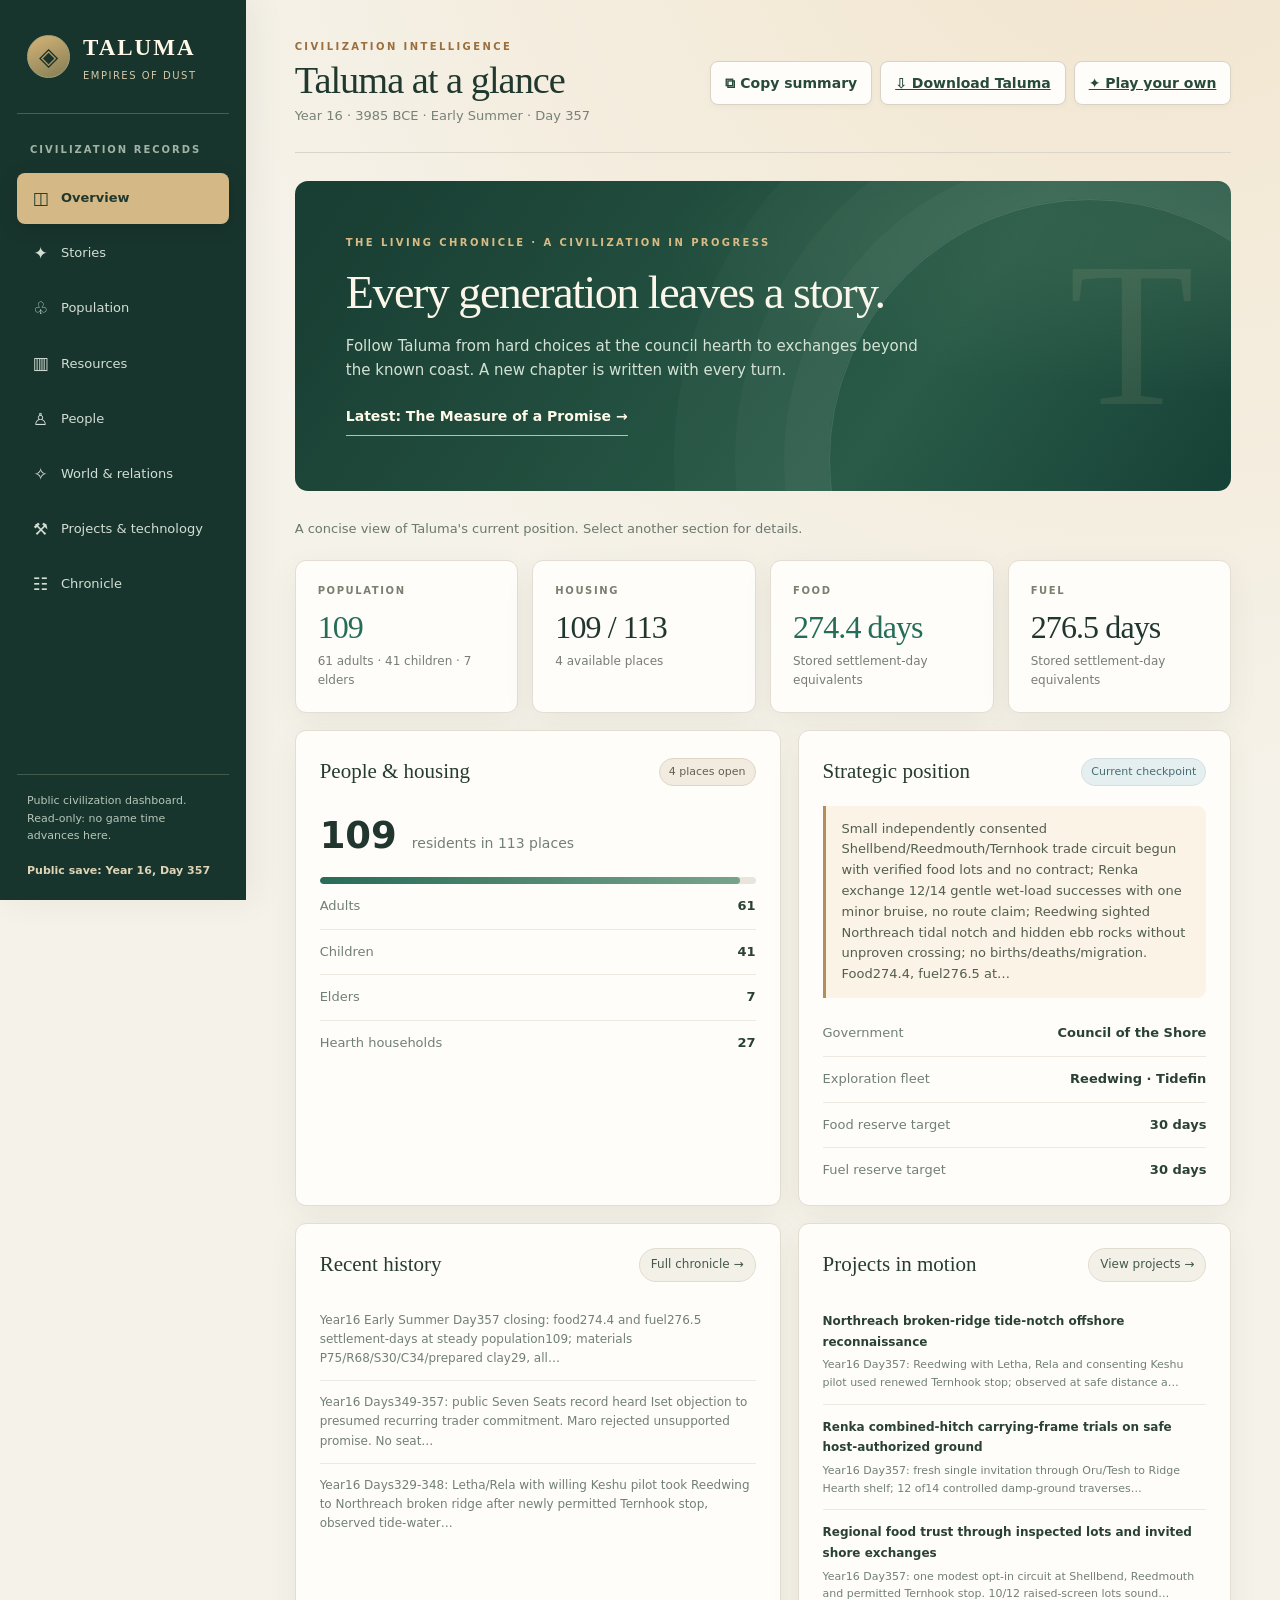
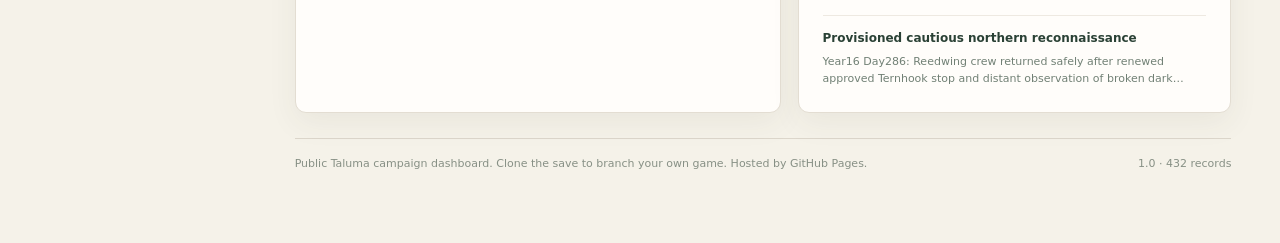
==== commit abd471f3: "Redesign Taluma dashboard as a field journal and add linked story reader" ====
--- a/docs/index.html
+++ b/docs/index.html
@@ -8,13 +8,14 @@
 .app{display:grid;grid-template-columns:238px minmax(0,1fr);min-height:100vh}.side{background:#101823;border-right:1px solid var(--edge);padding:28px 14px 16px;position:sticky;top:0;align-self:start;height:100vh;display:flex;flex-direction:column;overflow-y:auto}.brand{display:flex;align-items:center;gap:13px;padding:0 12px 26px;border-bottom:1px solid var(--edge)}.brandmark{background:linear-gradient(145deg,#5fae9f,#284856);border:1px solid #82b8a5;width:42px;height:42px;border-radius:13px;display:grid;place-items:center;font-size:25px}.brand h1{font-family:Georgia,serif;letter-spacing:.6px;font-size:20px;margin:0;font-weight:600}.brand small{display:block;color:var(--muted);letter-spacing:.8px;font-size:10px;text-transform:uppercase;margin-top:1px}.navlabel{color:#6e8594;font-size:10px;font-weight:800;letter-spacing:1.6px;text-transform:uppercase;margin:28px 13px 11px}.nav button{width:100%;border:0;background:transparent;color:#afbfca;border-radius:10px;text-align:left;padding:11px 12px;display:flex;align-items:center;gap:10px;margin:3px 0}.nav button:hover{background:rgba(127,215,198,.06);color:white}.nav button.active{background:rgba(111,206,179,.12);color:var(--teal);font-weight:650}.nav button .ico{width:21px;text-align:center;font-size:17px}.sidefoot{margin-top:auto;border-top:1px solid var(--edge);padding:17px 10px 0;color:var(--muted);font-size:11px}.sidefoot strong{color:#d5e4df;font-weight:600}.main{min-width:0;max-width:1500px;width:100%;padding:31px 36px 65px;margin:0 auto}.top{display:flex;justify-content:space-between;gap:20px;align-items:center;border-bottom:1px solid var(--edge);padding:0 0 27px}.eyebrow{text-transform:uppercase;letter-spacing:2px;font-size:10px;color:var(--teal);font-weight:800}.top h2{font:normal 33px Georgia,serif;margin:6px 0 4px;letter-spacing:-.4px}.sub{color:var(--muted);font-size:13px}.actions{display:flex;align-items:center;gap:10px;flex-wrap:wrap}.button{background:#1d2a37;color:var(--fg);border:1px solid #435060;border-radius:9px;padding:10px 13px;transition:.1s;display:inline-flex;gap:8px;align-items:center;white-space:nowrap}.button:hover{border-color:#76aa9b;background:#273847}.button.primary{background:#325d53;border-color:#438a78;color:#e8fff5}.button.primary:hover{background:#3b7464}.view{display:none;padding-top:25px}.view.active{display:block}.summary{color:var(--muted);font-size:13px;margin-bottom:20px}.kpis{display:grid;grid-template-columns:repeat(4,minmax(0,1fr));gap:14px}.tile,.card{background:linear-gradient(148deg,rgba(255,255,255,.024),transparent 70%),var(--panel);border:1px solid #2a3645;border-radius:15px}.tile{padding:18px 19px;min-height:128px}.tile .lab{font-size:11px;text-transform:uppercase;letter-spacing:1.2px;color:var(--muted);font-weight:750}.tile .num{font-size:34px;line-height:1.25;font-weight:700;letter-spacing:-.9px;margin-top:8px;font-variant-numeric:tabular-nums}.tile .extra{color:var(--muted);font-size:12px;margin-top:5px}.tile .tiny{font-size:11px;color:var(--teal)}.grid2{display:grid;grid-template-columns:1.12fr 1fr;gap:17px;margin-top:17px}.grid3{display:grid;grid-template-columns:repeat(3,minmax(0,1fr));gap:16px;margin-top:17px}.card{padding:20px}.card h3{font-size:15px;font-weight:700;margin:0 0 15px}.card h4{margin:0;font-size:14px}.card p{margin:7px 0;color:var(--muted);font-size:12px}.sectionhead{display:flex;align-items:center;justify-content:space-between;margin-bottom:17px;gap:10px}.sectionhead h3{font-size:18px;margin:0;font-family:Georgia,serif;font-weight:500}.pill{display:inline-block;color:#9fe0ce;background:#213b39;border:1px solid #345f55;border-radius:99px;font-size:11px;padding:4px 9px;white-space:nowrap}.pill.blue{color:#b2d4ef;background:#20374a;border-color:#345773}.pill.amber{color:#ffdda5;background:#3d3024;border-color:#634b31}.pill.grey{color:#b3becb;background:#25303d;border-color:#39495b}.progress{height:7px;border-radius:9px;background:#293746;overflow:hidden;margin-top:12px}.progress .fill{height:100%;background:linear-gradient(90deg,#4b988a,var(--teal));border-radius:9px}.progress .fill.amber{background:linear-gradient(90deg,#af8243,var(--gold))}.statrow{display:flex;align-items:center;justify-content:space-between;padding:12px 0;border-bottom:1px solid #2a3644;gap:18px;font-size:13px}.statrow:last-child{border:0;padding-bottom:0}.statrow strong{font-variant-numeric:tabular-nums}.muted{color:var(--muted)}.twocol{display:grid;grid-template-columns:1fr 1fr;gap:20px}.tokenline{display:flex;gap:10px;align-items:center;flex-wrap:wrap}.blurb{border-left:3px solid #548a7b;padding:10px 14px;background:#15292b;border-radius:0 9px 9px 0;color:#c4ddd6;font-size:13px}.stack{display:flex;flex-direction:column;gap:11px}.entry{background:var(--panel);border:1px solid #293747;padding:16px 18px;border-radius:12px}.entryhead{display:flex;gap:10px;justify-content:space-between;align-items:flex-start}.entrytitle{font-weight:700;font-size:14px}.entry p{margin:7px 0 0;font-size:12px;color:var(--muted)}.entry .meta{font-size:11px;color:var(--teal)}.tabs{display:flex;gap:8px;flex-wrap:wrap}.chip{background:#1c2937;border:1px solid #324153;color:#c7d5df;border-radius:99px;padding:6px 11px;font-size:12px}.chip.on{border-color:#5fa891;background:#26463c;color:#c6ffed}.search{min-width:180px;max-width:380px;width:100%;border:1px solid #405062;background:#111a25;color:var(--fg);padding:11px 13px;border-radius:9px;outline:none}.search:focus{border-color:var(--teal)}.controls{display:flex;justify-content:space-between;gap:10px;align-items:center;flex-wrap:wrap;margin:0 0 17px}.peoplegrid{display:grid;grid-template-columns:repeat(3,minmax(0,1fr));gap:12px}.person{padding:17px;border:1px solid #2b3b49;background:var(--panel);border-radius:12px}.person .head{display:flex;align-items:center;gap:11px}.avatar{background:#27443f;color:#b7ecd7;width:36px;height:36px;border-radius:11px;display:grid;place-items:center;font-family:Georgia,serif;font-size:19px;flex-shrink:0}.person h4{font-size:14px;margin:0}.person .role{color:var(--teal);font-size:11px;margin-top:3px;line-height:1.4}.person p{color:var(--muted);font-size:11px;margin:12px 0 0;display:-webkit-box;-webkit-line-clamp:4;-webkit-box-orient:vertical;overflow:hidden}.textcard{padding:18px;border:1px solid #2b3a49;border-radius:12px;background:var(--panel)}.textcard h4{font-size:14px;margin:0 0 7px}.textcard p{font-size:12px;color:var(--muted);margin:0;line-height:1.6}.placegrid{display:grid;grid-template-columns:repeat(2,minmax(0,1fr));gap:12px}.place{border:1px solid #2c3a48;background:var(--panel);border-radius:12px;padding:16px}.place .type{font-size:10px;text-transform:uppercase;letter-spacing:1.2px;color:var(--teal);font-weight:750}.place h4{margin:7px 0 8px;font-size:15px}.place p{font-size:12px;color:var(--muted);margin:0}.timeline{border-left:1px solid #3f615d;margin:15px 0 10px 10px;padding-left:20px;display:flex;flex-direction:column;gap:14px}.moment{position:relative;background:var(--panel);border:1px solid #2b3a48;border-radius:12px;padding:15px}.moment:before{content:'';position:absolute;left:-26px;top:22px;width:11px;height:11px;background:#6bbda8;border:3px solid #16262a;border-radius:50%}.moment summary{cursor:pointer;list-style:none;font-size:12px;color:#d7e3e0}.moment summary::-webkit-details-marker{display:none}.moment summary::after{content:'＋';float:right;color:var(--muted);padding-left:10px}.moment[open] summary::after{content:'−'}.moment p{color:var(--muted);font-size:12px;line-height:1.65;white-space:pre-wrap}.smallnote{font-size:11px;color:var(--muted);margin-top:14px}.empty{padding:26px;text-align:center;color:var(--muted);border:1px dashed #3f5360;border-radius:12px}.spark{display:flex;gap:4px;align-items:flex-end;height:47px;margin:12px 0 4px}.spark span{width:12px;min-height:4px;background:#71c3ac;border-radius:3px 3px 0 0;opacity:.9}.footer{border-top:1px solid var(--edge);margin-top:25px;padding-top:16px;color:var(--muted);font-size:11px;display:flex;justify-content:space-between;gap:15px}.notice{position:fixed;bottom:22px;right:22px;background:#274a42;border:1px solid #4b907f;padding:11px 16px;color:#e3fff4;border-radius:10px;box-shadow:0 12px 30px #05090d80;display:none;max-width:340px;z-index:10}.dim{color:#7f90a0}.small{font-size:11px}.mobile-nav{display:none}
 @media(max-width:1100px){.app{grid-template-columns:190px minmax(0,1fr)}.main{padding:23px}.kpis{grid-template-columns:repeat(2,1fr)}.peoplegrid{grid-template-columns:repeat(2,1fr)}.grid3{grid-template-columns:repeat(2,1fr)}}
 @media(max-width:720px){.app{display:block}.side{position:relative;height:auto;padding:15px 16px 8px;display:block}.brand{border:0;padding:0 0 14px}.navlabel,.sidefoot{display:none}.nav{display:flex;overflow-x:auto;gap:4px;padding-bottom:8px}.nav button{white-space:nowrap;flex:0 0 auto;width:auto;font-size:12px;margin:0;padding:8px 10px}.nav button .ico{display:none}.main{padding:17px 15px 42px}.top{align-items:flex-start;flex-direction:column;gap:14px}.top h2{font-size:28px}.kpis{gap:9px}.tile{padding:14px;min-height:113px}.tile .num{font-size:28px}.grid2,.grid3,.twocol,.peoplegrid,.placegrid{grid-template-columns:1fr}.card{padding:16px}.footer{flex-direction:column}.search{max-width:none}}
-</style></head><body>
+</style><link rel="stylesheet" href="theme.css"></head><body>
 <div class="app">
 <aside class="side">
  <div class="brand"><div class="brandmark">◈</div><div><h1>TALUMA</h1><small>Empires of Dust</small></div></div>
  <div class="navlabel">Civilization records</div>
  <nav class="nav" id="nav">
   <button class="active" data-view="overview"><span class="ico">◫</span>Overview</button>
+  <button data-view="stories"><span class="ico">✦</span>Stories</button>
   <button data-view="population"><span class="ico">♧</span>Population</button>
   <button data-view="resources"><span class="ico">▥</span>Resources</button>
   <button data-view="people"><span class="ico">♙</span>People</button>
@@ -26,7 +27,8 @@
 </aside>
 <main class="main">
  <div class="top"><div><div class="eyebrow">Civilization intelligence</div><h2 id="pageTitle">Taluma at a glance</h2><div class="sub" id="era">Loading campaign...</div></div><div class="actions"><button class="button" id="copyBtn" title="Copy a compact campaign summary">⧉ Copy summary</button><a class="button" href="data/taluma.json" download="Taluma_Latest_Save.json">⇩ Download Taluma</a><a class="button" href="play.html">✦ Play your own</a></div></div>
- <section class="view active" id="overview"><div class="summary">A concise view of Taluma's current position. Select another section for details.</div><div class="kpis" id="kpis"></div><div class="grid2"><article class="card"><div class="sectionhead"><h3>People & housing</h3><span class="pill" id="housingBadge"></span></div><div id="overviewHousing"></div></article><article class="card"><div class="sectionhead"><h3>Strategic position</h3><span class="pill blue">Current checkpoint</span></div><div id="overviewStrategy"></div></article></div><div class="grid2"><article class="card"><div class="sectionhead"><h3>Recent history</h3><button class="chip" data-goto="chronicle">Full chronicle →</button></div><div id="overviewChronicle"></div></article><article class="card"><div class="sectionhead"><h3>Projects in motion</h3><button class="chip" data-goto="projects">View projects →</button></div><div id="overviewProjects"></div></article></div></section>
+ <section class="view active" id="overview"><div class="story-hero"><div><div class="eyebrow">THE LIVING CHRONICLE · A CIVILIZATION IN PROGRESS</div><h3>Every generation leaves a story.</h3><p>Follow Taluma from hard choices at the council hearth to exchanges beyond the known coast. A new chapter is written with every turn.</p><div id="featuredStory"><a class="hero-link" href="stories.html">Read the latest chapter →</a></div></div><div class="hero-monogram" aria-hidden="true">T</div></div><div class="summary">A concise view of Taluma's current position. Select another section for details.</div><div class="kpis" id="kpis"></div><div class="grid2"><article class="card"><div class="sectionhead"><h3>People & housing</h3><span class="pill" id="housingBadge"></span></div><div id="overviewHousing"></div></article><article class="card"><div class="sectionhead"><h3>Strategic position</h3><span class="pill blue">Current checkpoint</span></div><div id="overviewStrategy"></div></article></div><div class="grid2"><article class="card"><div class="sectionhead"><h3>Recent history</h3><button class="chip" data-goto="chronicle">Full chronicle →</button></div><div id="overviewChronicle"></div></article><article class="card"><div class="sectionhead"><h3>Projects in motion</h3><button class="chip" data-goto="projects">View projects →</button></div><div id="overviewProjects"></div></article></div></section>
+ <section class="view" id="stories"><div class="story-intro"><div class="eyebrow">THE SERIALIZED HISTORY OF TALUMA</div><h3>Read the story behind the numbers.</h3><p>Each chapter follows one completed turn: the people, decisions, setbacks and changes that shaped the settlement. These chapters are part of the public GitHub archive and are distinct from the raw game chronicle.</p><a class="button" href="stories.html">Open the reading room ↗</a></div><div class="story-list" id="storyGrid"><div class="empty">Loading published chapters...</div></div></section>
  <section class="view" id="population"><div class="sectionhead"><h3>People, households and capacity</h3><span class="pill" id="censusDate"></span></div><div class="kpis" id="populationKpis"></div><div class="grid2"><article class="card"><h3>Population composition</h3><div id="populationComposition"></div></article><article class="card"><h3>Care-first growth</h3><div id="populationCare"></div></article></div></section>
  <section class="view" id="resources"><div class="sectionhead"><h3>Stores & building materials</h3><span class="pill grey">Settlement-day equivalents</span></div><div class="kpis" id="resourcesKpis"></div><div class="grid2"><article class="card"><h3>Stored reserves vs. minimum</h3><div id="resourceMeters"></div></article><article class="card"><h3>Material inventory</h3><div id="materials"></div></article></div><div class="grid2"><article class="card"><h3>Protected allocations</h3><div id="protected"></div></article><article class="card"><h3>Last turn: accounting</h3><div id="accounting"></div></article></div></section>
  <section class="view" id="people"><div class="controls"><div><h3 style="margin:0 0 5px;font-size:18px;font-family:Georgia,serif;font-weight:500">Named people</h3><span class="muted small" id="peopleCount"></span></div><input class="search" id="peopleSearch" placeholder="Search names and roles..." aria-label="Search people"></div><div class="peoplegrid" id="peopleList"></div></section>
@@ -70,7 +72,7 @@
  ['Western Gravel Run','Inland landmark','Recorded gravel and landscape feature.'],
  ['Inland Wooded Swale','Inland resource area','Woodland visited by surveyors during early resource exploration.']
 ];
-function show(view){active=view;document.querySelectorAll('.view').forEach(el=>el.classList.toggle('active',el.id===view));document.querySelectorAll('.nav button').forEach(el=>el.classList.toggle('active',el.dataset.view===view));const names={overview:'Taluma at a glance',population:'Population & households',resources:'Resources & reserves',people:'People of Taluma',world:'The known world',projects:'Projects & technology',chronicle:'Civilization chronicle'};$('pageTitle').textContent=names[view]||view;window.scrollTo({top:0,behavior:'instant'});if(view==='people')renderPeople();if(view==='chronicle')renderChronicle();if(view==='projects')renderTech();}
+function show(view){active=view;document.querySelectorAll('.view').forEach(el=>el.classList.toggle('active',el.id===view));document.querySelectorAll('.nav button').forEach(el=>el.classList.toggle('active',el.dataset.view===view));const names={overview:'Taluma at a glance',population:'Population & households',resources:'Resources & reserves',people:'People of Taluma',world:'The known world',projects:'Projects & technology',chronicle:'Civilization chronicle',stories:'The living stories'};$('pageTitle').textContent=names[view]||view;window.scrollTo({top:0,behavior:'instant'});if(view==='people')renderPeople();if(view==='chronicle')renderChronicle();if(view==='projects')renderTech();}
 function render(){const c=game.civilization||{},r=game.resources||{},date=game.date||{},census=c.census||{},last=game.last_turn||{},mat=r.materials||{};
  const pop=n(c.population),housing=n(c.housing_capacity),vac=Math.max(0,housing-pop),food=n(r.food_days),fuel=n(r.wood_fuel_days);
  $('era').textContent=`Year ${date.elapsed_year||'?'} · ${date.display_year||'?'} · ${date.season||'Season unknown'} · Day ${date.day_in_season??'?'}`;
@@ -119,6 +121,29 @@
     $('era').textContent='Cannot load public campaign: '+error.message+'. Please refresh or try again later.';
   }
 }
+(function dashboardStoryLoader(){
+  async function loadStories(){
+    const container=document.getElementById('storyGrid');
+    const feature=document.getElementById('featuredStory');
+    try{
+      const response=await fetch('data/stories.json',{cache:'no-store'});
+      if(!response.ok)throw Error('HTTP '+response.status);
+      const archive=await response.json();
+      const entries=Array.isArray(archive.stories)?archive.stories:[];
+      if(!entries.length)throw Error('No published chapters');
+      container.innerHTML=entries.map((s,i)=>{
+        const link='stories.html?turn='+encodeURIComponent(s.id);
+        const meta=`Year ${s.year} · ${s.season} · Day ${s.day}`;
+        return `<a class="story-card" href="${link}"><span class="story-tag">${esc(i===0?'Latest chapter · '+meta:meta)}</span><h3>${esc(s.title)}</h3><p>${esc(s.deck)}</p><span class="story-cta">Read chapter →</span></a>`;
+      }).join('');
+      const latest=entries[0];
+      feature.innerHTML=`<a class="hero-link" href="stories.html?turn=${encodeURIComponent(latest.id)}">Latest: ${esc(latest.title)} →</a>`;
+    }catch(error){
+      container.innerHTML='<div class="empty">Stories are temporarily unavailable. The civilization dashboard and latest save remain accessible.</div>';
+    }
+  }
+  loadStories();
+})();
 loadPublicSave();
 })();
 </script></body></html>
--- a/docs/theme.css
+++ b/docs/theme.css
@@ -0,0 +1,140 @@
+/* Taluma field-journal edition. Designed for prose, not an admin console. */
+:root{--bg:#f5f2e9;--panel:#fffdfa;--panel2:#f2ecdf;--panel3:#eae4d8;--edge:#dcd6ca;--muted:#68756c;--fg:#20362e;--teal:#256d59;--gold:#ac753b;--blue:#4c6c78;--red:#aa665b;--glass:rgba(255,255,255,.6)}
+*{box-sizing:border-box}
+html{scroll-behavior:smooth}
+body{background:radial-gradient(circle at 90% -10%,#f2e4cc 0,transparent 42%),#f5f2e9;color:var(--fg);font-family:ui-sans-serif,system-ui,-apple-system,"Segoe UI",sans-serif;font-size:14px;line-height:1.6}
+button,input,select,textarea{font:inherit}
+a{color:#22644f}
+a:focus-visible,button:focus-visible,input:focus-visible{outline:3px solid #d5a35d;outline-offset:3px}
+::selection{background:#ead59d;color:#1e322a}
+.app{grid-template-columns:246px minmax(0,1fr)}
+.side{background:#18352d;color:#f8f3e7;border-right:0;padding:30px 17px 20px;box-shadow:8px 0 32px #233e3010}
+.brand{padding:0 10px 29px;border-bottom:1px solid #426154}
+.brandmark{width:43px;height:43px;border:1px solid #a8a47e;background:linear-gradient(155deg,#d6b477,#837d55);color:#1a332b;border-radius:50%;font-family:Georgia,serif;font-size:25px}
+.brand h1{font-size:23px;letter-spacing:2px;color:#fff8e9}
+.brand small{color:#d4c7a9;letter-spacing:1.5px}
+.navlabel{color:#a1b3a6;letter-spacing:2px;font-size:10px}
+.nav button{color:#d3ded5;border:1px solid transparent;border-radius:8px;margin:4px 0;font-size:13px}
+.nav button:hover{background:#ffffff13;color:#fff}
+.nav button.active{background:#d4b986;color:#20382e;box-shadow:0 5px 18px #060f0c30}
+.nav button.active .ico{color:#20382e}
+.sidefoot{color:#b5c6b9;border-top-color:#425a4e}
+.sidefoot strong{color:#e0d4b7}
+.main{padding:39px clamp(20px,3.8vw,66px) 70px;max-width:1580px}
+.top{border-bottom-color:#dbd5c9;padding-bottom:25px;align-items:center}
+.eyebrow{color:#9b6e3d;letter-spacing:2.4px;font-weight:800;font-size:10px}
+.top h2{color:#20382e;font-family:Georgia,"Times New Roman",serif;font-size:clamp(32px,3vw,43px);font-weight:500;letter-spacing:-1px;margin-top:3px}
+.sub{font-size:13px;color:#788177}
+.actions{gap:8px}
+.button{background:#fffdfa;color:#284a3a;border:1px solid #d8d2c7;border-radius:8px;padding:10px 14px;font-weight:650;box-shadow:0 2px 5px #3d392b09}
+.button:hover{background:#edf2ea;border-color:#7a9a85}
+.button.primary{background:#255f4f;color:#fffdf4;border-color:#255f4f}
+.button.primary:hover{background:#194735}
+.view{padding-top:28px}
+.view .summary{font-size:13px;color:#6b786d}
+.tile,.card{background:#fffdfa;border:1px solid #e3ddd2;border-radius:11px;box-shadow:0 10px 30px #433e3210}
+.tile{padding:22px;min-height:138px}
+.tile .lab{color:#7a806f;font-size:10px;letter-spacing:1.6px}
+.tile .num{color:#20362e;font-family:Georgia,serif;font-weight:500;font-size:clamp(28px,2.5vw,38px)}
+.tile .extra{color:#777e73}
+.card{padding:24px}
+.card h3,.card h4{color:#2a3e31}
+.card p{color:#657568;font-size:12px}
+.sectionhead h3{font-size:21px;color:#273c31}
+.pill,.pill.blue,.pill.amber,.pill.grey{background:#f2ece0;color:#655e4d;border:1px solid #e0d6c2}
+.pill.blue{background:#e6eff0;color:#446c75;border-color:#d3e0df}
+.pill.amber{background:#f7ecd7;color:#8c5f2e;border-color:#eddbc2}
+.progress{background:#e9e5dc}
+.progress .fill{background:linear-gradient(90deg,#286c57,#78a38b)}
+.progress .fill.amber{background:linear-gradient(90deg,#a67b46,#dfb36d)}
+.statrow{border-bottom-color:#eee9e1;color:#2b4236}
+.statrow strong{color:#2a4135}
+.muted,.smallnote,.dim{color:#718075}
+.blurb{border-left:3px solid #b58c5c;background:#faf3e6;color:#525e4f;padding:13px 16px}
+.entry,.person,.place,.textcard,.moment{background:#fffdfa;border:1px solid #e4ddd2;border-radius:10px;box-shadow:0 5px 18px #433e3208}
+.entry p,.person p,.place p,.textcard p,.moment p{color:#607166}
+.entry .meta,.place .type,.person .role{color:#36725b}
+.avatar{background:#e6ede5;color:#2c6552;border-radius:50%}
+.search{color:#284137;background:#fffefa;border:1px solid #d7d5c9}
+.search:focus{border-color:#59917a}
+.chip{background:#f3f0e8;color:#43594b;border:1px solid #e1dcd0}
+.chip:hover,.chip.on{background:#e6eee3;color:#28604b;border-color:#9cb9a7}
+.timeline{border-left-color:#c6ac7c}
+.moment:before{background:#b88e4f;border-color:#f5f2e9}
+.moment summary{color:#253b30}
+.footer{border-top-color:#dcd6cb;color:#879085}
+.notice{background:#245745;border-color:#79ae93;color:#f7fff8}
+.story-hero{min-height:310px;border-radius:13px;padding:clamp(28px,4vw,52px);margin-bottom:28px;display:flex;align-items:center;justify-content:space-between;gap:26px;overflow:hidden;position:relative;color:#fbf6e9;background:radial-gradient(ellipse at 102% 20%,#47745b77,transparent 43%),linear-gradient(125deg,#193e33 5%,#295b48 66%,#164136)}
+.story-hero:after{content:"";pointer-events:none;position:absolute;right:-120px;bottom:-230px;width:520px;height:520px;border:1px solid #ffffff20;border-radius:50%;box-shadow:0 0 0 45px #ffffff07,0 0 0 94px #ffffff06,0 0 0 155px #ffffff06}
+.story-hero .eyebrow{color:#d9bb83}
+.story-hero h3{font:400 clamp(34px,3.6vw,54px)/1.07 Georgia,serif;letter-spacing:-1.5px;max-width:620px;margin:17px 0 16px}
+.story-hero p{font-size:15px;color:#d4e2d5;max-width:590px}
+.story-hero .hero-link{display:inline-flex;align-items:center;gap:7px;color:#fff9e8;font-weight:750;text-decoration:none;border-bottom:1px solid #d8b980;padding:8px 0}
+.story-hero .hero-link:hover{color:#f3dba7}
+.hero-monogram{font:normal clamp(110px,16vw,230px)/1 Georgia,serif;color:#f0d7ab18;letter-spacing:-14px;flex:0 0 auto;user-select:none}
+.story-intro{max-width:780px;margin-bottom:26px}
+.story-intro h3{font:400 29px/1.18 Georgia,serif;margin:0 0 9px}
+.story-intro p{font-size:14px;color:#6c786d}
+.story-list{display:grid;grid-template-columns:repeat(2,minmax(0,1fr));gap:17px}
+.story-card{display:block;text-decoration:none;color:#243c31;background:#fffdfa;border:1px solid #e2dbcf;border-radius:12px;padding:26px;transition:transform .15s,box-shadow .15s,border-color .15s;box-shadow:0 7px 28px #433e320c}
+.story-card:hover{transform:translateY(-3px);border-color:#a9b9a5;box-shadow:0 15px 35px #3f473018}
+.story-card .story-tag{display:inline-block;font-size:10px;font-weight:800;letter-spacing:1.5px;text-transform:uppercase;color:#9a7042}
+.story-card h3{font:400 28px/1.12 Georgia,serif;letter-spacing:-.6px;color:#213e31;margin:14px 0}
+.story-card p{font-size:13px;color:#6c776f;line-height:1.7}
+.story-card .story-cta{display:block;margin-top:23px;color:#28634e;font-size:12px;font-weight:800}
+.reader-topbar{background:#193b31;color:#f9f5ea;padding:16px max(24px,calc((100vw - 1260px)/2));display:flex;align-items:center;justify-content:space-between;gap:25px;flex-wrap:wrap;border-bottom:3px solid #c7a36a}
+.reader-brand{text-decoration:none;color:#faf4e5!important;font:24px Georgia,serif;letter-spacing:2px}
+.reader-topbar nav{display:flex;gap:24px}
+.reader-topbar nav a{color:#d4ddd0;text-decoration:none;font-size:13px;font-weight:650}
+.reader-topbar nav a:hover{color:#f0d39e}
+.reader-hero{padding:72px max(22px,calc((100vw - 1170px)/2)) 66px;background:#ece5d7;border-bottom:1px solid #dcd3c3}
+.reader-hero .kicker{font-size:11px;letter-spacing:2.3px;text-transform:uppercase;font-weight:800;color:#987040}
+.reader-hero h1{font:400 clamp(43px,5vw,72px)/1.02 Georgia,serif;color:#1d3e31;letter-spacing:-2px;margin:14px 0 20px;max-width:940px}
+.reader-hero h1 em{font-style:italic;color:#9c743f}
+.reader-hero p{max-width:650px;font-size:17px;color:#637167}
+.reader-layout{display:grid;grid-template-columns:300px minmax(0,1fr);gap:clamp(28px,5vw,76px);max-width:1230px;padding:48px 24px 110px;margin:0 auto;align-items:start}
+.reader-sidebar{position:sticky;top:24px;max-height:calc(100vh - 48px);overflow-y:auto;border-right:1px solid #ddd5c8;padding-right:24px}
+.reader-sidebar h2{font-size:10px;letter-spacing:2px;font-weight:800;color:#977044;text-transform:uppercase}
+.reader-nav{display:flex;flex-direction:column;gap:6px}
+.reader-nav a{display:block;text-decoration:none;padding:14px;border-radius:8px;border:1px solid transparent}
+.reader-nav a:hover{background:#fff9ef}
+.reader-nav a.selected{background:#fffdfa;border-color:#dccbb0;box-shadow:0 5px 15px #56492d0e}
+.reader-nav span{display:block;font-size:11px;color:#8b8273;margin-bottom:2px}
+.reader-nav strong{display:block;color:#284335;font:400 18px/1.2 Georgia,serif}
+.reader-article{min-width:0;max-width:800px}
+.reader-article .story-meta{font-size:11px;letter-spacing:1.7px;text-transform:uppercase;font-weight:800;color:#a27a48}
+.reader-article h1{font:400 clamp(40px,4.5vw,63px)/1.07 Georgia,serif;color:#1a3b2e;letter-spacing:-1.7px;margin:16px 0 20px}
+.reader-article .story-deck{font:400 clamp(19px,2.1vw,24px)/1.52 Georgia,serif;color:#657267;margin:0 0 36px;padding-bottom:35px;border-bottom:1px solid #dcd3c6}
+.reader-article .story-section{margin:0 0 43px}
+.reader-article h2{font:400 31px/1.22 Georgia,serif;color:#224234;margin:0 0 19px}
+.reader-article .story-section p{font:400 18px/1.88 Georgia,"Times New Roman",serif;color:#333d33;margin:0 0 21px}
+.reader-article .story-section p:first-of-type:first-letter{font-size:1.18em}
+.reader-article .story-tools{border-top:1px solid #ded7ca;padding-top:28px;display:flex;justify-content:space-between;gap:20px;flex-wrap:wrap}
+.reader-article .story-tools a{font-size:13px;text-decoration:none;font-weight:750;color:#256b51}
+.reader-article .story-tools a:hover{text-decoration:underline}
+.reader-note{margin:20px 0 35px;color:#7a8176;font-size:12px;line-height:1.7}
+.reader-bottom{padding:30px 24px;background:#1b3d33;color:#c9d8cb;text-align:center;font-size:12px}
+.reader-bottom a{color:#efd5a2}
+body.play-site{background:#f5f2e9;color:#22392e}
+body.play-site main{max-width:900px}
+body.play-site h1{color:#1d3d2e}
+body.play-site h2{color:#966b37}
+body.play-site .lead{color:#586f60}
+body.play-site .box{background:#fffdf9;border:1px solid #e2dbd0;box-shadow:0 10px 25px #32291912}
+body.play-site a.button{background:#285a47;border-color:#285a47;color:white}
+body.play-site pre,body.play-site code{background:#eee8da;color:#2c4536}
+body.play-site .foot{color:#768177}
+@media(max-width:1100px){.story-list{grid-template-columns:1fr}.hero-monogram{font-size:130px}}
+@media(max-width:720px){
+ .app{display:block}.side{box-shadow:none;padding:16px 15px 8px}.brand{padding:0 0 14px}
+ .nav{gap:6px}.nav button{border-color:#3c5b4b;font-size:12px;padding:8px 12px}.nav button.active{background:#d4b986}
+ .main{padding:23px 16px 50px}.top{gap:16px}.top h2{font-size:33px}.actions{gap:7px}
+ .view{padding-top:18px}.story-hero{min-height:275px;padding:27px 24px}.story-hero h3{font-size:38px}.story-hero p{font-size:13px}
+ .hero-monogram{display:none}.tile{padding:17px;min-height:120px}.tile .num{font-size:30px}.card{padding:19px}
+ .story-list{grid-template-columns:1fr}.story-card{padding:23px}
+ .reader-topbar{padding:16px 20px}.reader-hero{padding:45px 22px}.reader-hero h1{font-size:46px}
+ .reader-layout{display:flex;flex-direction:column;padding:28px 22px 66px;gap:26px}
+ .reader-sidebar{width:100%;max-height:none;position:static;border-right:0;border-bottom:1px solid #ded8ca;padding:0 0 20px}
+ .reader-nav{display:flex;flex-direction:row;overflow-x:auto;gap:8px}
+ .reader-nav a{min-width:190px}.reader-article h1{font-size:45px}.reader-article .story-section p{font-size:17px;line-height:1.78}
+}
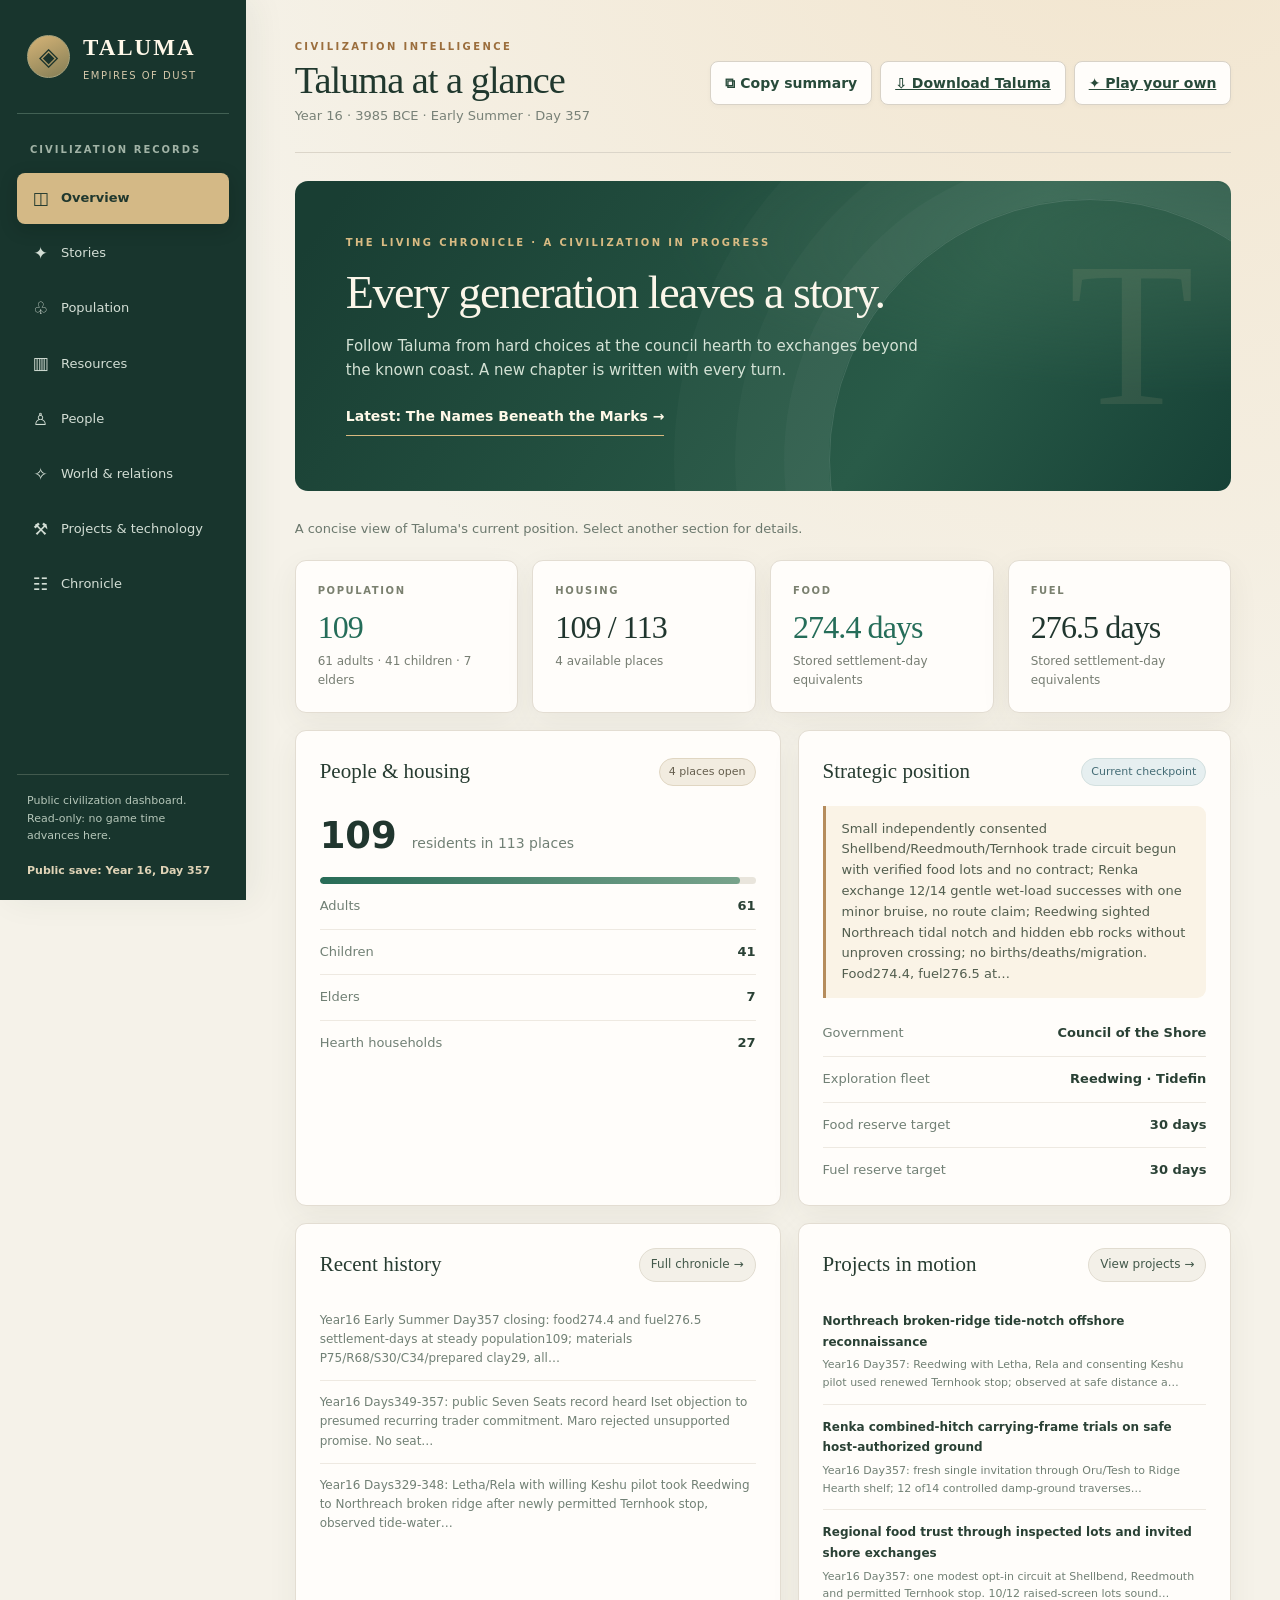
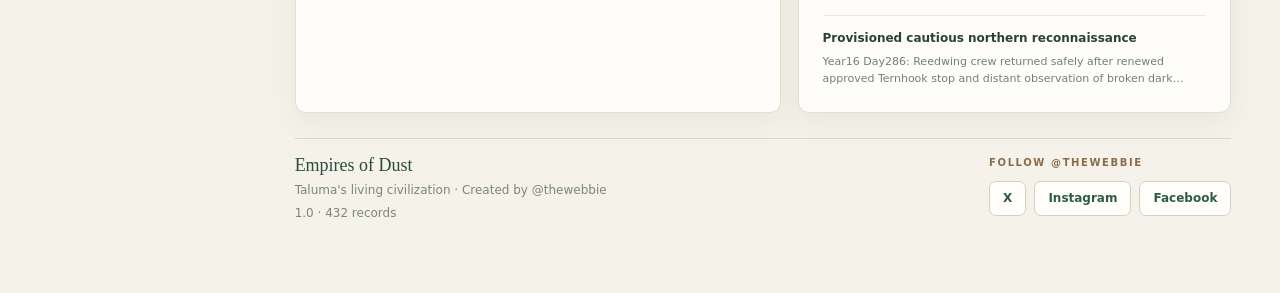
==== commit 547b3c1f: "Add @thewebbie social links to all public site footers" ====
--- a/docs/index.html
+++ b/docs/index.html
@@ -35,7 +35,7 @@
  <section class="view" id="world"><div class="sectionhead"><h3>Known locations</h3><span class="pill grey">Taluman geographic knowledge</span></div><div class="placegrid" id="places"></div><div class="sectionhead" style="margin-top:28px"><h3>Recorded peoples and contacts</h3><span class="pill blue">Contact log</span></div><div class="stack" id="contacts"></div></section>
  <section class="view" id="projects"><div class="sectionhead"><h3>Active initiatives</h3><span class="pill grey">From the latest save</span></div><div class="stack" id="projectList"></div><div class="sectionhead" style="margin-top:27px"><h3>Skills and institutions</h3><span class="pill grey" id="techCount"></span></div><div class="controls"><input class="search" id="techSearch" placeholder="Search learned technologies..." aria-label="Search technologies"><div class="smallnote">Full knowledge register from the save</div></div><div class="placegrid" id="techList"></div></section>
  <section class="view" id="chronicle"><div class="controls"><div><h3 style="margin:0 0 5px;font-size:18px;font-family:Georgia,serif;font-weight:500">Chronicle of Taluma</h3><div class="muted small" id="chronicleCount"></div></div><input class="search" id="chronicleSearch" placeholder="Search the entire chronicle..." aria-label="Search chronicle"></div><div class="timeline" id="chronicleList"></div><div style="text-align:center"><button class="button" id="moreEntries">Show older entries</button></div></section>
- <div class="footer"><span>Public Taluma campaign dashboard. Clone the save to branch your own game. Hosted by GitHub Pages.</span><span id="footerMeta">Taluma civilization archive</span></div>
+ <footer class="footer site-footer"><div class="footer-copy"><strong>Empires of Dust</strong><span>Taluma's living civilization · Created by @thewebbie</span><span id="footerMeta">Taluma civilization archive</span></div><nav class="social-follow" aria-label="Follow @thewebbie"><span class="social-label">Follow @thewebbie</span><div class="social-links"><a href="https://x.com/thewebbie" target="_blank" rel="noopener noreferrer" aria-label="@thewebbie on X">X</a><a href="https://www.instagram.com/thewebbie/" target="_blank" rel="noopener noreferrer" aria-label="@thewebbie on Instagram">Instagram</a><a href="https://www.facebook.com/thewebbie" target="_blank" rel="noopener noreferrer" aria-label="@thewebbie on Facebook">Facebook</a></div></nav></footer>
 </main></div>
 <div class="notice" id="notice" role="status"></div>
 
--- a/docs/theme.css
+++ b/docs/theme.css
@@ -138,3 +138,22 @@
  .reader-nav{display:flex;flex-direction:row;overflow-x:auto;gap:8px}
  .reader-nav a{min-width:190px}.reader-article h1{font-size:45px}.reader-article .story-section p{font-size:17px;line-height:1.78}
 }
+
+/* Creator credits and social links, shared by every public page. */
+.site-footer{font-size:13px}
+.site-footer .footer-copy{display:flex;flex-direction:column;gap:4px}
+.site-footer .footer-copy strong{font:400 18px/1.2 Georgia,serif;color:#2b4c3c}
+.site-footer .footer-copy span{font-size:12px;color:#7a877b}
+.social-follow{display:flex;flex-direction:column;gap:10px;align-items:flex-start}
+.social-label{font-size:10px;letter-spacing:1.6px;text-transform:uppercase;font-weight:800;color:#8a6d4c}
+.social-links{display:flex;align-items:center;gap:8px;flex-wrap:wrap}
+.social-links a{display:inline-flex;align-items:center;justify-content:center;min-height:34px;padding:7px 13px;border:1px solid #d7d0c2;border-radius:7px;background:#fffefa;color:#2d5b47;text-decoration:none;font-size:12px;font-weight:700;transition:background .15s,border-color .15s}
+.social-links a:hover{background:#e6eee6;border-color:#97b29e}
+.reader-bottom.site-footer{display:flex;flex-direction:column;align-items:center;gap:16px;padding:34px 24px}
+.reader-bottom.site-footer p{margin:0}
+.reader-bottom .social-follow{align-items:center}
+.reader-bottom .social-label{color:#cfb486}
+.reader-bottom .social-links a{background:#285447;color:#fff5df;border-color:#54836a}
+.reader-bottom .social-links a:hover{background:#366c55;border-color:#b0c5a8}
+body.play-site .play-footer{margin-top:48px;padding:26px 0 10px;border-top:1px solid #d9d3c8;display:flex;align-items:flex-start;justify-content:space-between;gap:20px;flex-wrap:wrap}
+@media(max-width:720px){.site-footer .social-follow{width:100%}.reader-bottom.site-footer .social-follow{width:auto}.social-links a{padding:8px 12px}}
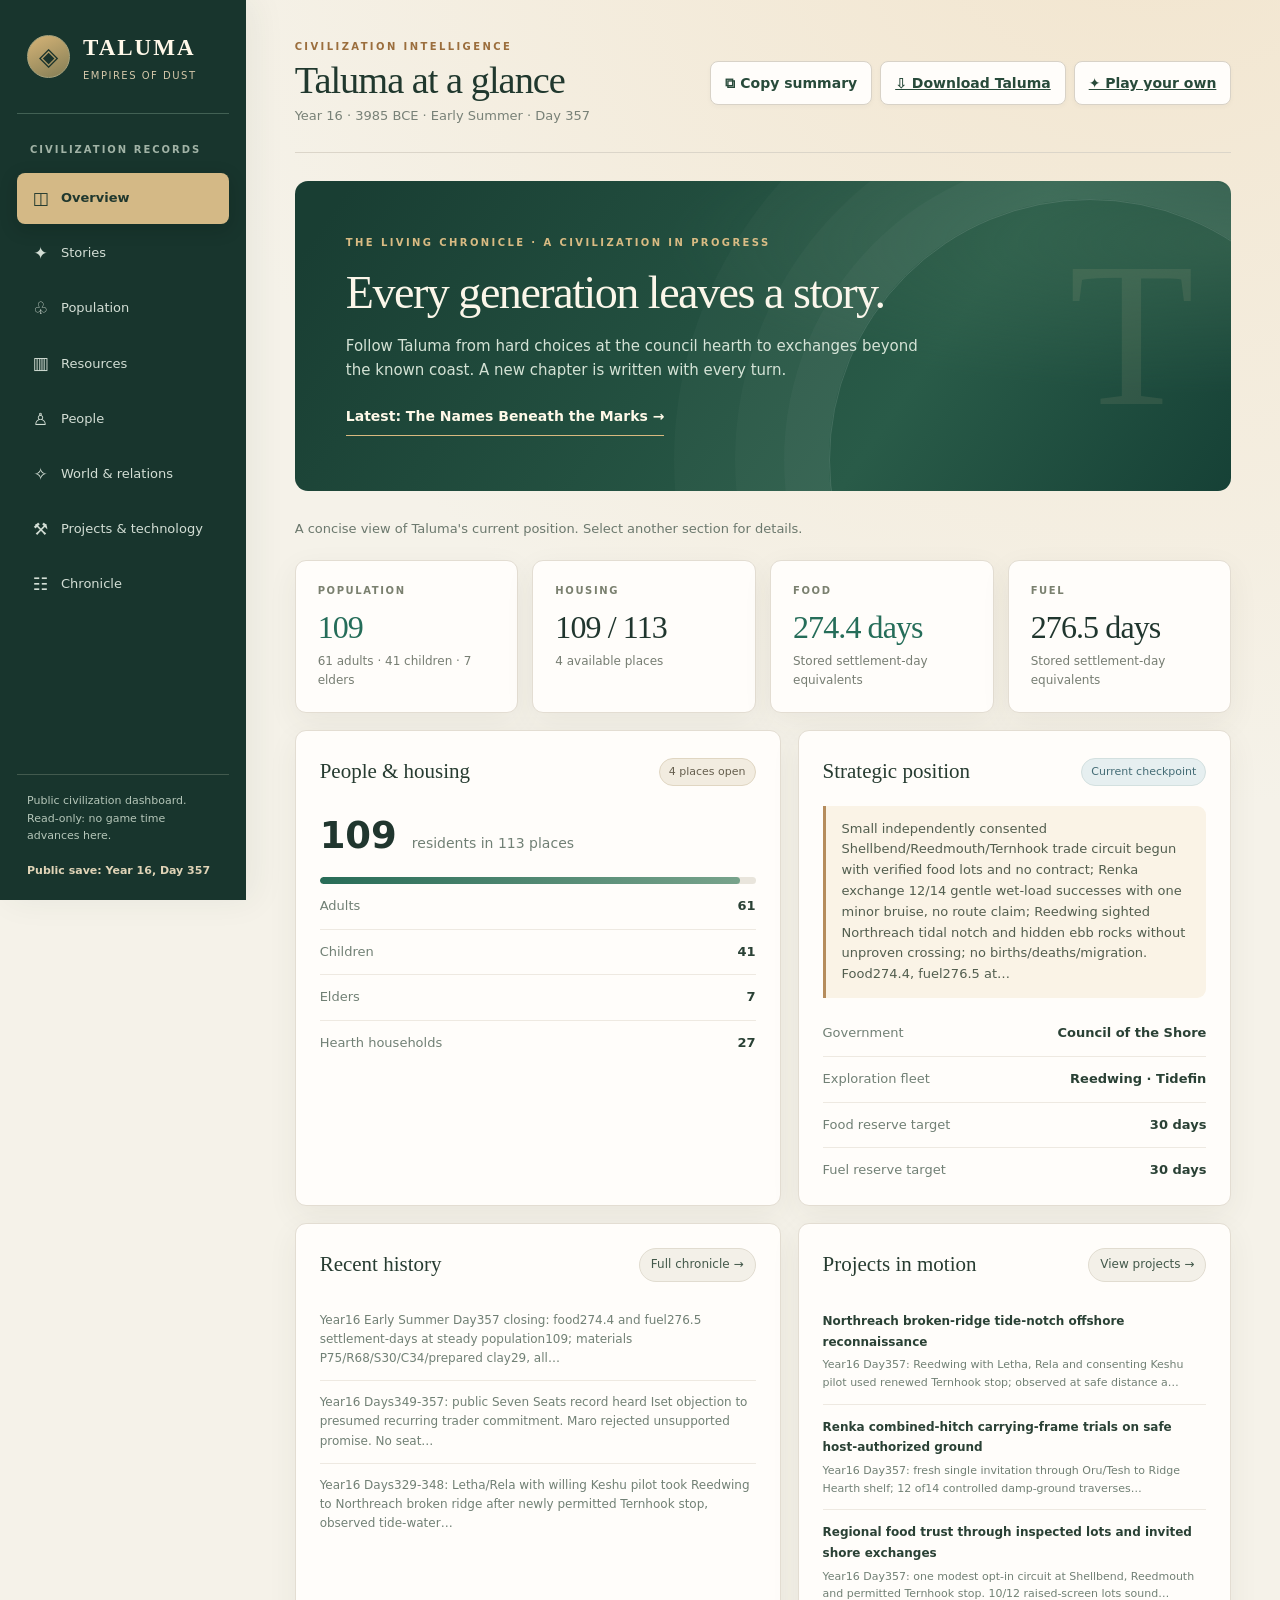
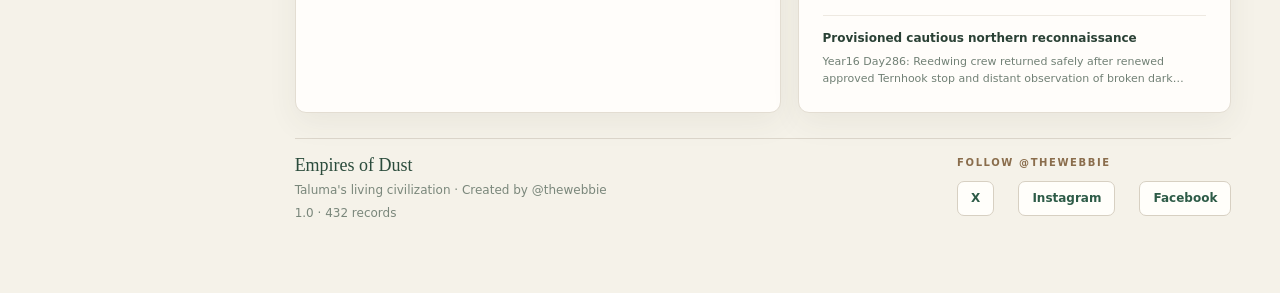
==== commit 1d8a3fbc: "Improve footer social-link spacing on every page and refresh stylesheet cache" ====
--- a/docs/index.html
+++ b/docs/index.html
@@ -8,7 +8,7 @@
 .app{display:grid;grid-template-columns:238px minmax(0,1fr);min-height:100vh}.side{background:#101823;border-right:1px solid var(--edge);padding:28px 14px 16px;position:sticky;top:0;align-self:start;height:100vh;display:flex;flex-direction:column;overflow-y:auto}.brand{display:flex;align-items:center;gap:13px;padding:0 12px 26px;border-bottom:1px solid var(--edge)}.brandmark{background:linear-gradient(145deg,#5fae9f,#284856);border:1px solid #82b8a5;width:42px;height:42px;border-radius:13px;display:grid;place-items:center;font-size:25px}.brand h1{font-family:Georgia,serif;letter-spacing:.6px;font-size:20px;margin:0;font-weight:600}.brand small{display:block;color:var(--muted);letter-spacing:.8px;font-size:10px;text-transform:uppercase;margin-top:1px}.navlabel{color:#6e8594;font-size:10px;font-weight:800;letter-spacing:1.6px;text-transform:uppercase;margin:28px 13px 11px}.nav button{width:100%;border:0;background:transparent;color:#afbfca;border-radius:10px;text-align:left;padding:11px 12px;display:flex;align-items:center;gap:10px;margin:3px 0}.nav button:hover{background:rgba(127,215,198,.06);color:white}.nav button.active{background:rgba(111,206,179,.12);color:var(--teal);font-weight:650}.nav button .ico{width:21px;text-align:center;font-size:17px}.sidefoot{margin-top:auto;border-top:1px solid var(--edge);padding:17px 10px 0;color:var(--muted);font-size:11px}.sidefoot strong{color:#d5e4df;font-weight:600}.main{min-width:0;max-width:1500px;width:100%;padding:31px 36px 65px;margin:0 auto}.top{display:flex;justify-content:space-between;gap:20px;align-items:center;border-bottom:1px solid var(--edge);padding:0 0 27px}.eyebrow{text-transform:uppercase;letter-spacing:2px;font-size:10px;color:var(--teal);font-weight:800}.top h2{font:normal 33px Georgia,serif;margin:6px 0 4px;letter-spacing:-.4px}.sub{color:var(--muted);font-size:13px}.actions{display:flex;align-items:center;gap:10px;flex-wrap:wrap}.button{background:#1d2a37;color:var(--fg);border:1px solid #435060;border-radius:9px;padding:10px 13px;transition:.1s;display:inline-flex;gap:8px;align-items:center;white-space:nowrap}.button:hover{border-color:#76aa9b;background:#273847}.button.primary{background:#325d53;border-color:#438a78;color:#e8fff5}.button.primary:hover{background:#3b7464}.view{display:none;padding-top:25px}.view.active{display:block}.summary{color:var(--muted);font-size:13px;margin-bottom:20px}.kpis{display:grid;grid-template-columns:repeat(4,minmax(0,1fr));gap:14px}.tile,.card{background:linear-gradient(148deg,rgba(255,255,255,.024),transparent 70%),var(--panel);border:1px solid #2a3645;border-radius:15px}.tile{padding:18px 19px;min-height:128px}.tile .lab{font-size:11px;text-transform:uppercase;letter-spacing:1.2px;color:var(--muted);font-weight:750}.tile .num{font-size:34px;line-height:1.25;font-weight:700;letter-spacing:-.9px;margin-top:8px;font-variant-numeric:tabular-nums}.tile .extra{color:var(--muted);font-size:12px;margin-top:5px}.tile .tiny{font-size:11px;color:var(--teal)}.grid2{display:grid;grid-template-columns:1.12fr 1fr;gap:17px;margin-top:17px}.grid3{display:grid;grid-template-columns:repeat(3,minmax(0,1fr));gap:16px;margin-top:17px}.card{padding:20px}.card h3{font-size:15px;font-weight:700;margin:0 0 15px}.card h4{margin:0;font-size:14px}.card p{margin:7px 0;color:var(--muted);font-size:12px}.sectionhead{display:flex;align-items:center;justify-content:space-between;margin-bottom:17px;gap:10px}.sectionhead h3{font-size:18px;margin:0;font-family:Georgia,serif;font-weight:500}.pill{display:inline-block;color:#9fe0ce;background:#213b39;border:1px solid #345f55;border-radius:99px;font-size:11px;padding:4px 9px;white-space:nowrap}.pill.blue{color:#b2d4ef;background:#20374a;border-color:#345773}.pill.amber{color:#ffdda5;background:#3d3024;border-color:#634b31}.pill.grey{color:#b3becb;background:#25303d;border-color:#39495b}.progress{height:7px;border-radius:9px;background:#293746;overflow:hidden;margin-top:12px}.progress .fill{height:100%;background:linear-gradient(90deg,#4b988a,var(--teal));border-radius:9px}.progress .fill.amber{background:linear-gradient(90deg,#af8243,var(--gold))}.statrow{display:flex;align-items:center;justify-content:space-between;padding:12px 0;border-bottom:1px solid #2a3644;gap:18px;font-size:13px}.statrow:last-child{border:0;padding-bottom:0}.statrow strong{font-variant-numeric:tabular-nums}.muted{color:var(--muted)}.twocol{display:grid;grid-template-columns:1fr 1fr;gap:20px}.tokenline{display:flex;gap:10px;align-items:center;flex-wrap:wrap}.blurb{border-left:3px solid #548a7b;padding:10px 14px;background:#15292b;border-radius:0 9px 9px 0;color:#c4ddd6;font-size:13px}.stack{display:flex;flex-direction:column;gap:11px}.entry{background:var(--panel);border:1px solid #293747;padding:16px 18px;border-radius:12px}.entryhead{display:flex;gap:10px;justify-content:space-between;align-items:flex-start}.entrytitle{font-weight:700;font-size:14px}.entry p{margin:7px 0 0;font-size:12px;color:var(--muted)}.entry .meta{font-size:11px;color:var(--teal)}.tabs{display:flex;gap:8px;flex-wrap:wrap}.chip{background:#1c2937;border:1px solid #324153;color:#c7d5df;border-radius:99px;padding:6px 11px;font-size:12px}.chip.on{border-color:#5fa891;background:#26463c;color:#c6ffed}.search{min-width:180px;max-width:380px;width:100%;border:1px solid #405062;background:#111a25;color:var(--fg);padding:11px 13px;border-radius:9px;outline:none}.search:focus{border-color:var(--teal)}.controls{display:flex;justify-content:space-between;gap:10px;align-items:center;flex-wrap:wrap;margin:0 0 17px}.peoplegrid{display:grid;grid-template-columns:repeat(3,minmax(0,1fr));gap:12px}.person{padding:17px;border:1px solid #2b3b49;background:var(--panel);border-radius:12px}.person .head{display:flex;align-items:center;gap:11px}.avatar{background:#27443f;color:#b7ecd7;width:36px;height:36px;border-radius:11px;display:grid;place-items:center;font-family:Georgia,serif;font-size:19px;flex-shrink:0}.person h4{font-size:14px;margin:0}.person .role{color:var(--teal);font-size:11px;margin-top:3px;line-height:1.4}.person p{color:var(--muted);font-size:11px;margin:12px 0 0;display:-webkit-box;-webkit-line-clamp:4;-webkit-box-orient:vertical;overflow:hidden}.textcard{padding:18px;border:1px solid #2b3a49;border-radius:12px;background:var(--panel)}.textcard h4{font-size:14px;margin:0 0 7px}.textcard p{font-size:12px;color:var(--muted);margin:0;line-height:1.6}.placegrid{display:grid;grid-template-columns:repeat(2,minmax(0,1fr));gap:12px}.place{border:1px solid #2c3a48;background:var(--panel);border-radius:12px;padding:16px}.place .type{font-size:10px;text-transform:uppercase;letter-spacing:1.2px;color:var(--teal);font-weight:750}.place h4{margin:7px 0 8px;font-size:15px}.place p{font-size:12px;color:var(--muted);margin:0}.timeline{border-left:1px solid #3f615d;margin:15px 0 10px 10px;padding-left:20px;display:flex;flex-direction:column;gap:14px}.moment{position:relative;background:var(--panel);border:1px solid #2b3a48;border-radius:12px;padding:15px}.moment:before{content:'';position:absolute;left:-26px;top:22px;width:11px;height:11px;background:#6bbda8;border:3px solid #16262a;border-radius:50%}.moment summary{cursor:pointer;list-style:none;font-size:12px;color:#d7e3e0}.moment summary::-webkit-details-marker{display:none}.moment summary::after{content:'＋';float:right;color:var(--muted);padding-left:10px}.moment[open] summary::after{content:'−'}.moment p{color:var(--muted);font-size:12px;line-height:1.65;white-space:pre-wrap}.smallnote{font-size:11px;color:var(--muted);margin-top:14px}.empty{padding:26px;text-align:center;color:var(--muted);border:1px dashed #3f5360;border-radius:12px}.spark{display:flex;gap:4px;align-items:flex-end;height:47px;margin:12px 0 4px}.spark span{width:12px;min-height:4px;background:#71c3ac;border-radius:3px 3px 0 0;opacity:.9}.footer{border-top:1px solid var(--edge);margin-top:25px;padding-top:16px;color:var(--muted);font-size:11px;display:flex;justify-content:space-between;gap:15px}.notice{position:fixed;bottom:22px;right:22px;background:#274a42;border:1px solid #4b907f;padding:11px 16px;color:#e3fff4;border-radius:10px;box-shadow:0 12px 30px #05090d80;display:none;max-width:340px;z-index:10}.dim{color:#7f90a0}.small{font-size:11px}.mobile-nav{display:none}
 @media(max-width:1100px){.app{grid-template-columns:190px minmax(0,1fr)}.main{padding:23px}.kpis{grid-template-columns:repeat(2,1fr)}.peoplegrid{grid-template-columns:repeat(2,1fr)}.grid3{grid-template-columns:repeat(2,1fr)}}
 @media(max-width:720px){.app{display:block}.side{position:relative;height:auto;padding:15px 16px 8px;display:block}.brand{border:0;padding:0 0 14px}.navlabel,.sidefoot{display:none}.nav{display:flex;overflow-x:auto;gap:4px;padding-bottom:8px}.nav button{white-space:nowrap;flex:0 0 auto;width:auto;font-size:12px;margin:0;padding:8px 10px}.nav button .ico{display:none}.main{padding:17px 15px 42px}.top{align-items:flex-start;flex-direction:column;gap:14px}.top h2{font-size:28px}.kpis{gap:9px}.tile{padding:14px;min-height:113px}.tile .num{font-size:28px}.grid2,.grid3,.twocol,.peoplegrid,.placegrid{grid-template-columns:1fr}.card{padding:16px}.footer{flex-direction:column}.search{max-width:none}}
-</style><link rel="stylesheet" href="theme.css"></head><body>
+</style><link rel="stylesheet" href="theme.css?v=2"></head><body>
 <div class="app">
 <aside class="side">
  <div class="brand"><div class="brandmark">◈</div><div><h1>TALUMA</h1><small>Empires of Dust</small></div></div>
@@ -35,7 +35,14 @@
  <section class="view" id="world"><div class="sectionhead"><h3>Known locations</h3><span class="pill grey">Taluman geographic knowledge</span></div><div class="placegrid" id="places"></div><div class="sectionhead" style="margin-top:28px"><h3>Recorded peoples and contacts</h3><span class="pill blue">Contact log</span></div><div class="stack" id="contacts"></div></section>
  <section class="view" id="projects"><div class="sectionhead"><h3>Active initiatives</h3><span class="pill grey">From the latest save</span></div><div class="stack" id="projectList"></div><div class="sectionhead" style="margin-top:27px"><h3>Skills and institutions</h3><span class="pill grey" id="techCount"></span></div><div class="controls"><input class="search" id="techSearch" placeholder="Search learned technologies..." aria-label="Search technologies"><div class="smallnote">Full knowledge register from the save</div></div><div class="placegrid" id="techList"></div></section>
  <section class="view" id="chronicle"><div class="controls"><div><h3 style="margin:0 0 5px;font-size:18px;font-family:Georgia,serif;font-weight:500">Chronicle of Taluma</h3><div class="muted small" id="chronicleCount"></div></div><input class="search" id="chronicleSearch" placeholder="Search the entire chronicle..." aria-label="Search chronicle"></div><div class="timeline" id="chronicleList"></div><div style="text-align:center"><button class="button" id="moreEntries">Show older entries</button></div></section>
- <footer class="footer site-footer"><div class="footer-copy"><strong>Empires of Dust</strong><span>Taluma's living civilization · Created by @thewebbie</span><span id="footerMeta">Taluma civilization archive</span></div><nav class="social-follow" aria-label="Follow @thewebbie"><span class="social-label">Follow @thewebbie</span><div class="social-links"><a href="https://x.com/thewebbie" target="_blank" rel="noopener noreferrer" aria-label="@thewebbie on X">X</a><a href="https://www.instagram.com/thewebbie/" target="_blank" rel="noopener noreferrer" aria-label="@thewebbie on Instagram">Instagram</a><a href="https://www.facebook.com/thewebbie" target="_blank" rel="noopener noreferrer" aria-label="@thewebbie on Facebook">Facebook</a></div></nav></footer>
+ <footer class="footer site-footer"><div class="footer-copy"><strong>Empires of Dust</strong><span>Taluma's living civilization · Created by @thewebbie</span><span id="footerMeta">Taluma civilization archive</span></div><nav class="social-follow" aria-label="Follow @thewebbie">
+  <span class="social-label">Follow @thewebbie</span>
+  <div class="social-links">
+    <a href="https://x.com/thewebbie" target="_blank" rel="noopener noreferrer" aria-label="@thewebbie on X">X</a>
+    <a href="https://www.instagram.com/thewebbie/" target="_blank" rel="noopener noreferrer" aria-label="@thewebbie on Instagram">Instagram</a>
+    <a href="https://www.facebook.com/thewebbie" target="_blank" rel="noopener noreferrer" aria-label="@thewebbie on Facebook">Facebook</a>
+  </div>
+</nav></footer>
 </main></div>
 <div class="notice" id="notice" role="status"></div>
 
--- a/docs/theme.css
+++ b/docs/theme.css
@@ -146,9 +146,10 @@
 .site-footer .footer-copy span{font-size:12px;color:#7a877b}
 .social-follow{display:flex;flex-direction:column;gap:10px;align-items:flex-start}
 .social-label{font-size:10px;letter-spacing:1.6px;text-transform:uppercase;font-weight:800;color:#8a6d4c}
-.social-links{display:flex;align-items:center;gap:8px;flex-wrap:wrap}
+.social-links{display:flex;align-items:center;column-gap:18px;row-gap:12px;flex-wrap:wrap}
 .social-links a{display:inline-flex;align-items:center;justify-content:center;min-height:34px;padding:7px 13px;border:1px solid #d7d0c2;border-radius:7px;background:#fffefa;color:#2d5b47;text-decoration:none;font-size:12px;font-weight:700;transition:background .15s,border-color .15s}
 .social-links a:hover{background:#e6eee6;border-color:#97b29e}
+.social-links a + a{margin-inline-start:6px}
 .reader-bottom.site-footer{display:flex;flex-direction:column;align-items:center;gap:16px;padding:34px 24px}
 .reader-bottom.site-footer p{margin:0}
 .reader-bottom .social-follow{align-items:center}
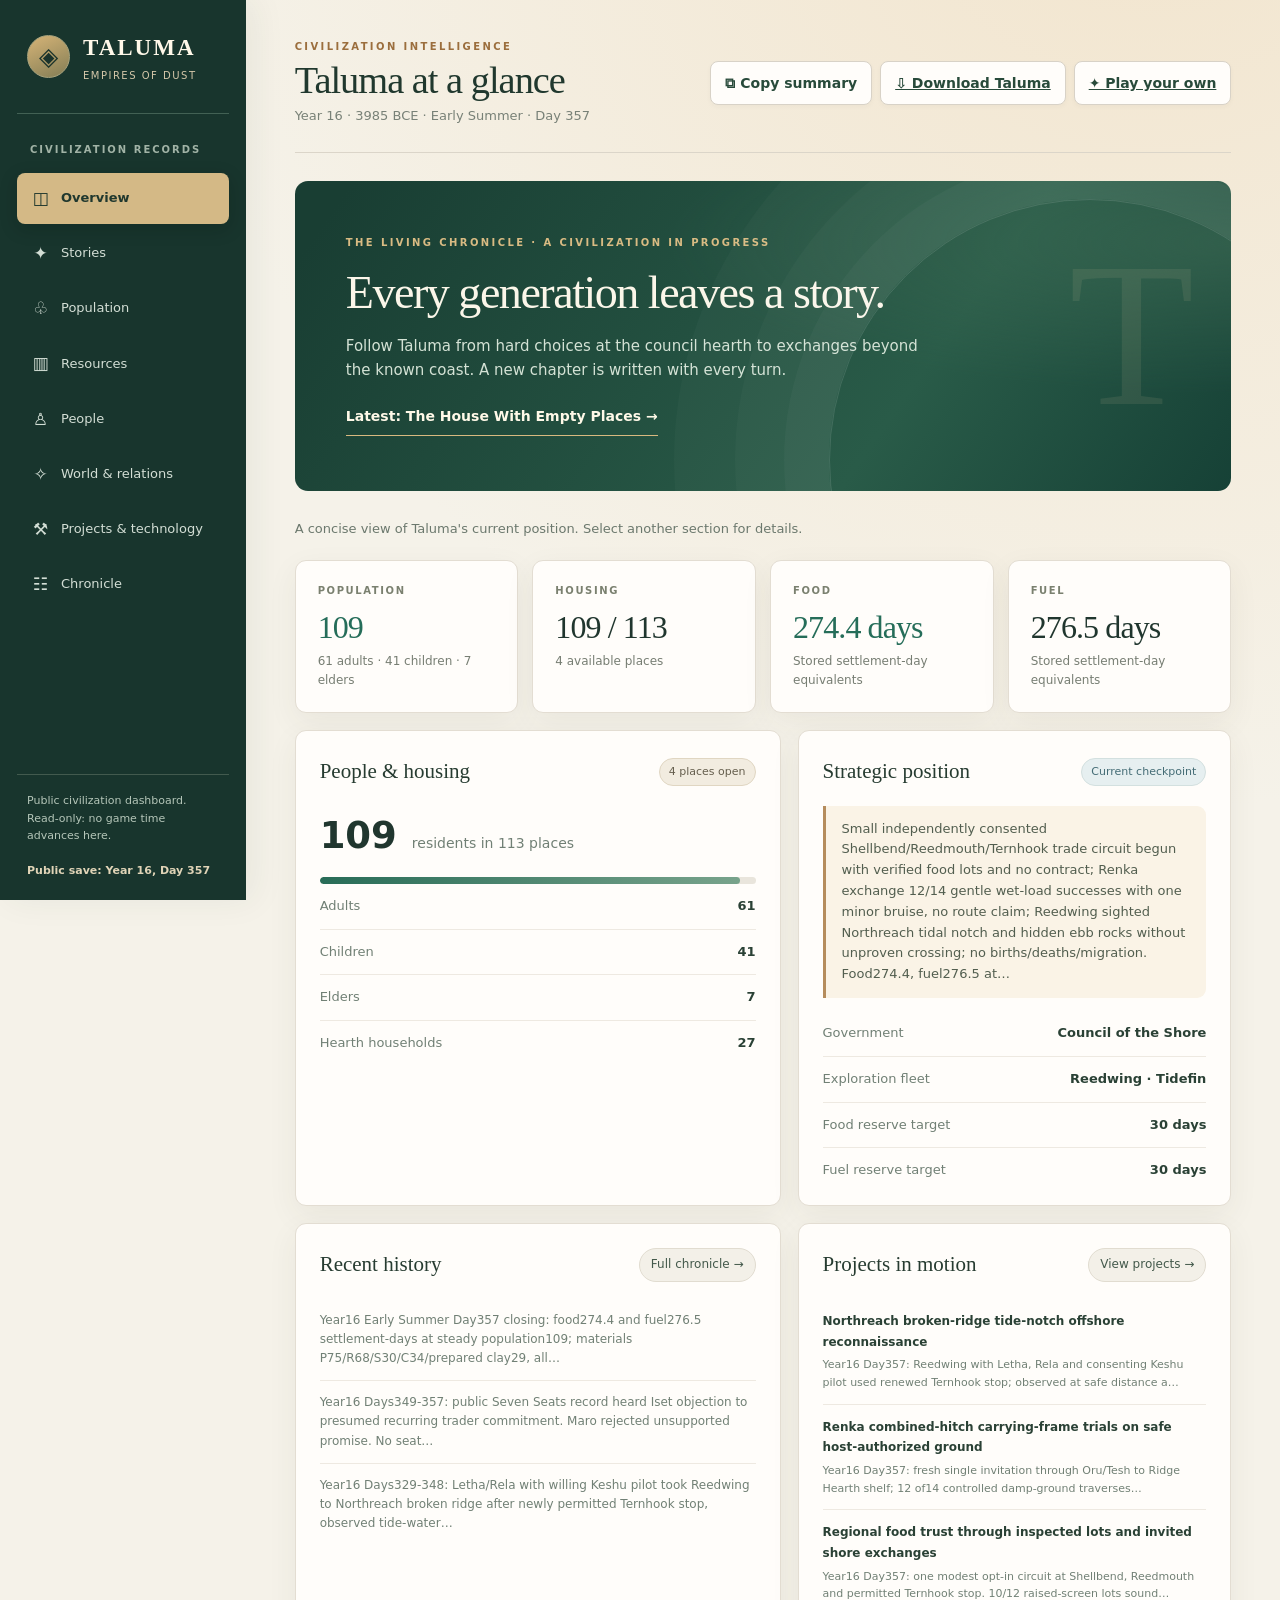
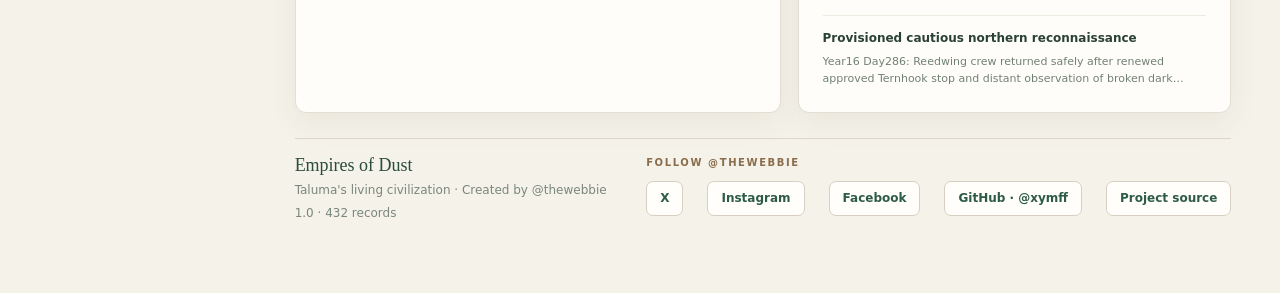
==== commit d999ef65: "Link creator GitHub profile and project repository from all site footers" ====
--- a/docs/index.html
+++ b/docs/index.html
@@ -41,6 +41,8 @@
     <a href="https://x.com/thewebbie" target="_blank" rel="noopener noreferrer" aria-label="@thewebbie on X">X</a>
     <a href="https://www.instagram.com/thewebbie/" target="_blank" rel="noopener noreferrer" aria-label="@thewebbie on Instagram">Instagram</a>
     <a href="https://www.facebook.com/thewebbie" target="_blank" rel="noopener noreferrer" aria-label="@thewebbie on Facebook">Facebook</a>
+    <a href="https://github.com/xymff" target="_blank" rel="noopener noreferrer" aria-label="GitHub profile of @xymff">GitHub · @xymff</a>
+    <a href="https://github.com/xymff/empires-of-dust" target="_blank" rel="noopener noreferrer" aria-label="Empires of Dust project repository on GitHub">Project source</a>
   </div>
 </nav></footer>
 </main></div>
